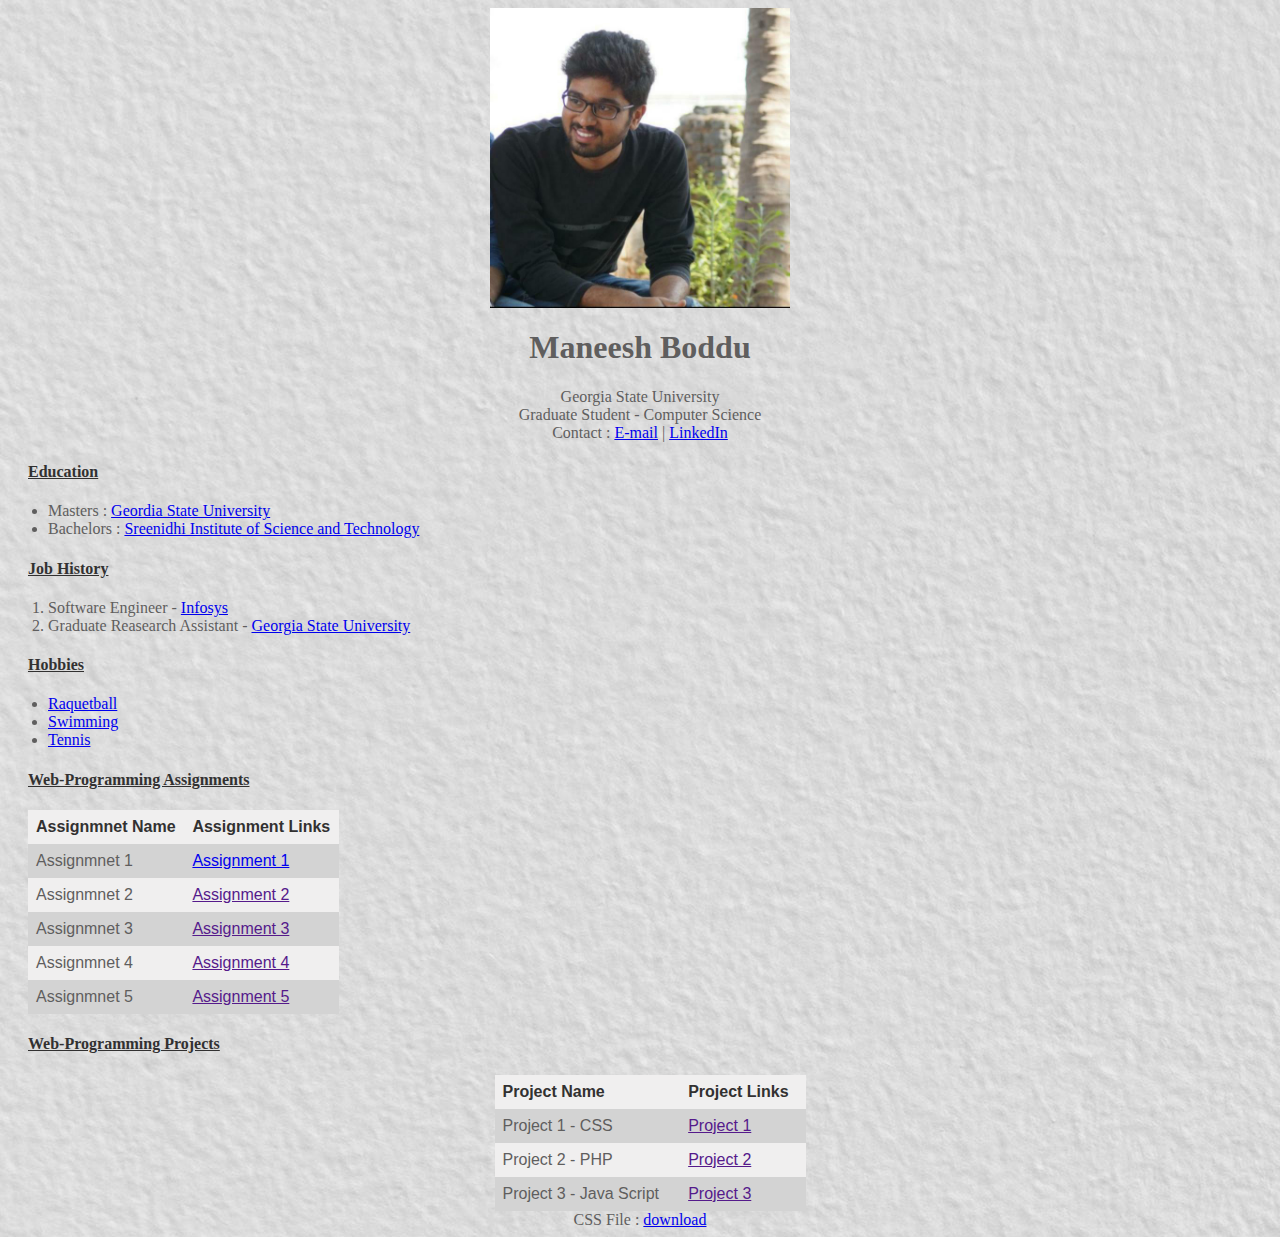
==== index.html @ 84f396af "Initial Update" ====
<!DOCTYPE html>
<html>
<head>
<title>Maneesh Boddu</title>
<link rel="stylesheet" type="text/css" href="style.css">
</head>
<body>

<img src="maneesh.jpeg" alt="Error" width ="300" height="300">
<h1>Maneesh Boddu</h1>

<div id="first">
Georgia State University<br>
Graduate Student - Computer Science<br>
Contact :
<a href="mailto:mboddu1@stundent.gsu.edu">E-mail</a> | 
<a href="https://www.linkedin.com/in/maneeshboddu">LinkedIn</a></div>
<h4><u>Education</u></h4>

<ul>
<li>Masters : 
<a href="http://www.cs.gsu.edu/">Geordia State University</a></li>
<li>Bachelors : 
<a href="https://www.sreenidhi.edu.in/">Sreenidhi Institute of Science and Technology</a></li>
</ul>

<h4><u>Job History</u></h4>

<ol>
<li>Software Engineer - 
<a href="http://www.infosys.com/">Infosys</a></li>
<li>Graduate Reasearch Assistant - 
<a href="https://www.gsu.edu/">Georgia State University</a></li>
</ol>



<h4><u>Hobbies</u></h4>

<ul>
<li><a href="https://en.wikipedia.org/wiki/Racquetball">Raquetball</a></li>
<li><a href="https://en.wikipedia.org/wiki/Swimming">Swimming</a></li>
<li><a href="https://en.wikipedia.org/wiki/Tennis">Tennis</a></li>
</ul>

<h4><u>Web-Programming Assignments</u></h4>
<div id="second">
<table>

  <tr>
    <th>Assignmnet Name</th>
    <th>Assignment Links</th>
  </tr>
  <tr>
    <td>Assignmnet 1</td>
    <td><a href="file:///Users/maneesh/GSU/WebProgramming/Assignment-1/index.html">Assignment 1</a></td>
  </tr>

  <tr>
    <td>Assignmnet 2</td>
    <td><a href="">Assignment 2</a></td>
  </tr>
  
  <tr>
    <td>Assignmnet 3</td>
    <td><a href="">Assignment 3</a></td>
  </tr>

  <tr>
    <td>Assignmnet 4</td>
    <td><a href="">Assignment 4</a></td>
  </tr>

  <tr>
    <td>Assignmnet 5</td>
    <td><a href="">Assignment 5</a></td>
  </tr>
</table>
</div>
<h4><u>Web-Programming Projects</u></h4>
<div id="Third" align="center">
<table>

  <tr>
    <th>Project Name</th>
    <th>Project Links</th>
  </tr>
  <tr>
    <td>Project 1 - CSS</td>
    <td><a href="">Project 1</a></td>
  </tr>

  <tr>
    <td>Project 2 - PHP</td>
    <td><a href="">Project 2</a></td>
  </tr>
  
  <tr>
    <td>Project 3 - Java Script</td>
    <td><a href="">Project 3</a></td>
  </tr>
</table>

</div>

<div id="first">
CSS File : 
<a href="/home/mboddu1/public_html/style.css" download>download</a></div>
</body>
</html>
---- style.css ----
body {
	background-image: url('maneesh.jpg');
	color: #5F5E5E;
}



img{
	
	display: block;
  	margin-left: auto;
 	margin-right: auto;

}

#first{
display: block;
text-align: center;
}

#second{
	padding-left: 20px;
	color: #323131;
}
#Third{
	padding-left: 20px;
	color: #323131;
	

}
}

a:hover {
  color: green;
}

h1 {
  text-align: center;
  

}

h4 {
  padding-left: 20px;
  color: #323131;

}

table {
	padding-left: 20px;
    font-family:sans-serif;
    border-collapse: collapse;
    width: 25%;
}
th{
	text-align: left;
    padding: 8px;
}

td{

    text-align: left;
    padding: 8px;
    color: #5F5E5E;
}
tr:nth-child(even) {
    background-color: #D3D3D3;
}
tr:nth-child(odd) {
	background-color: #F0EFEF;
}
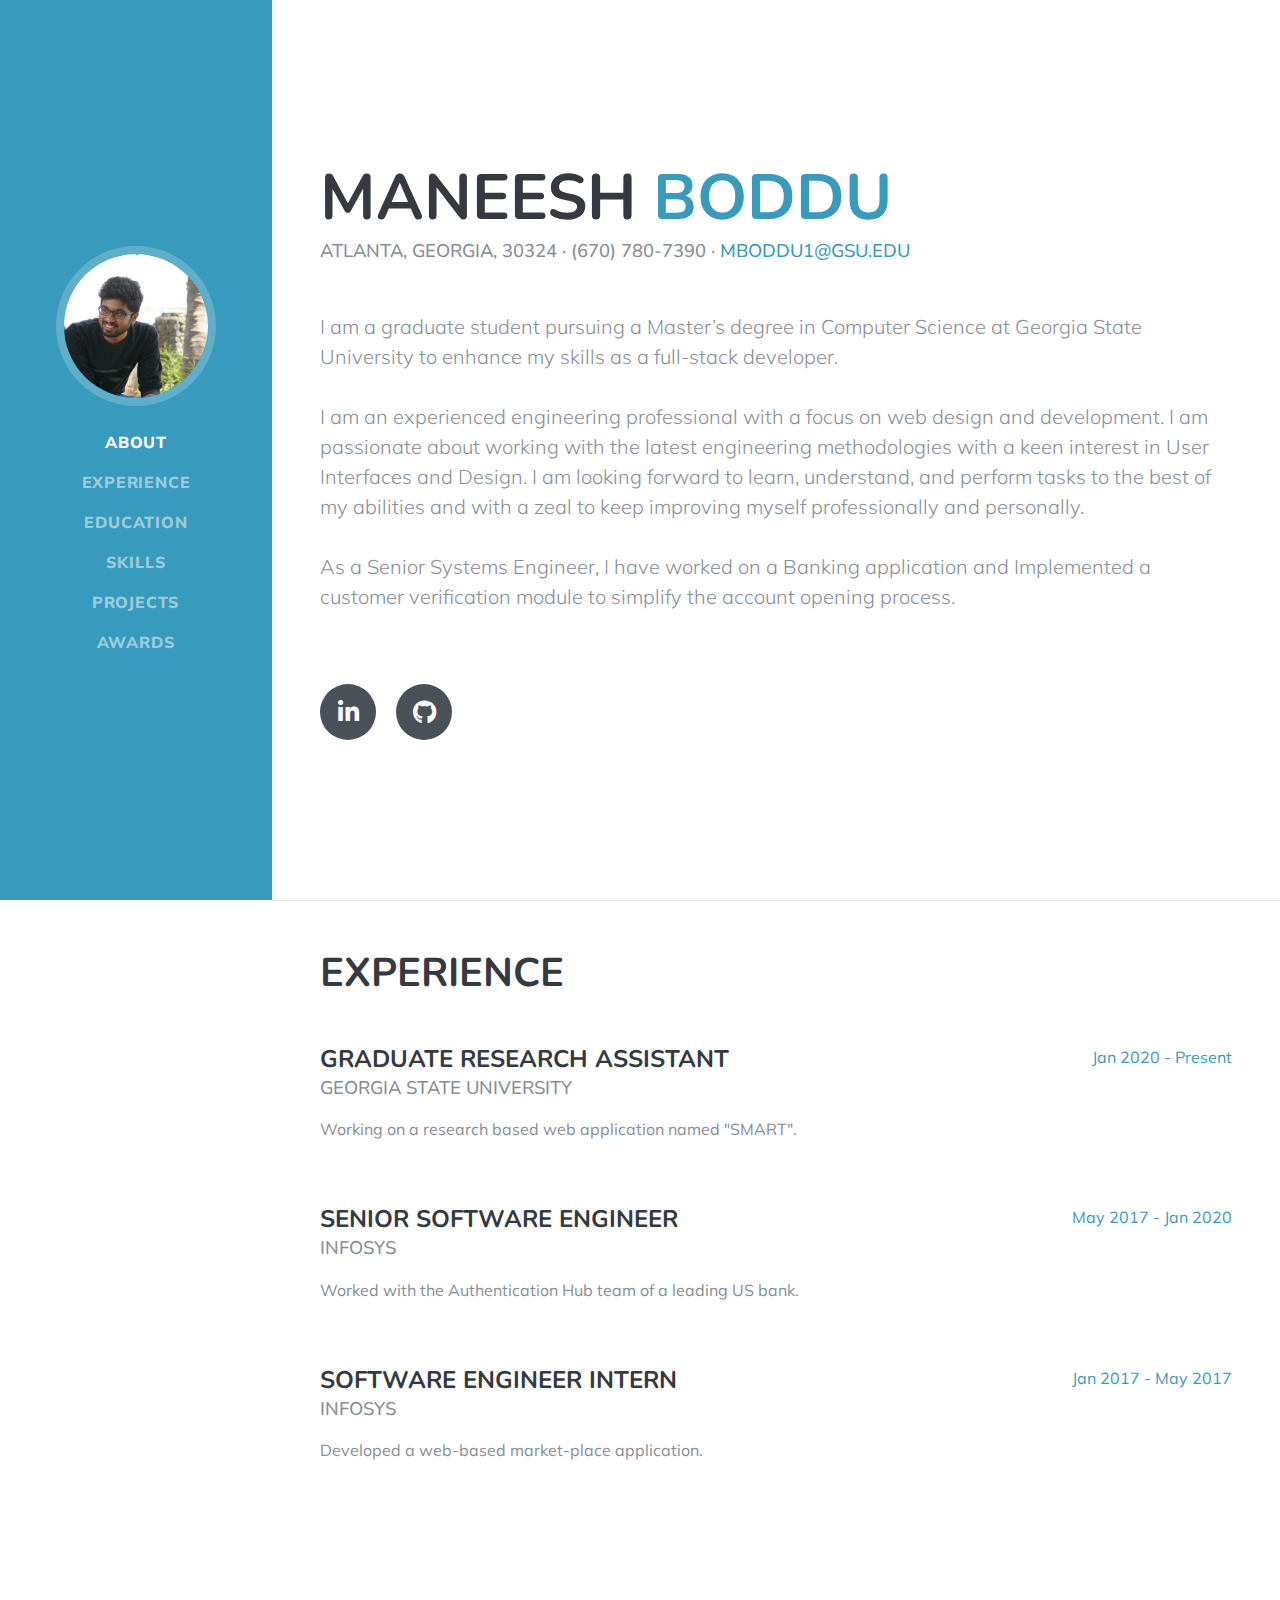
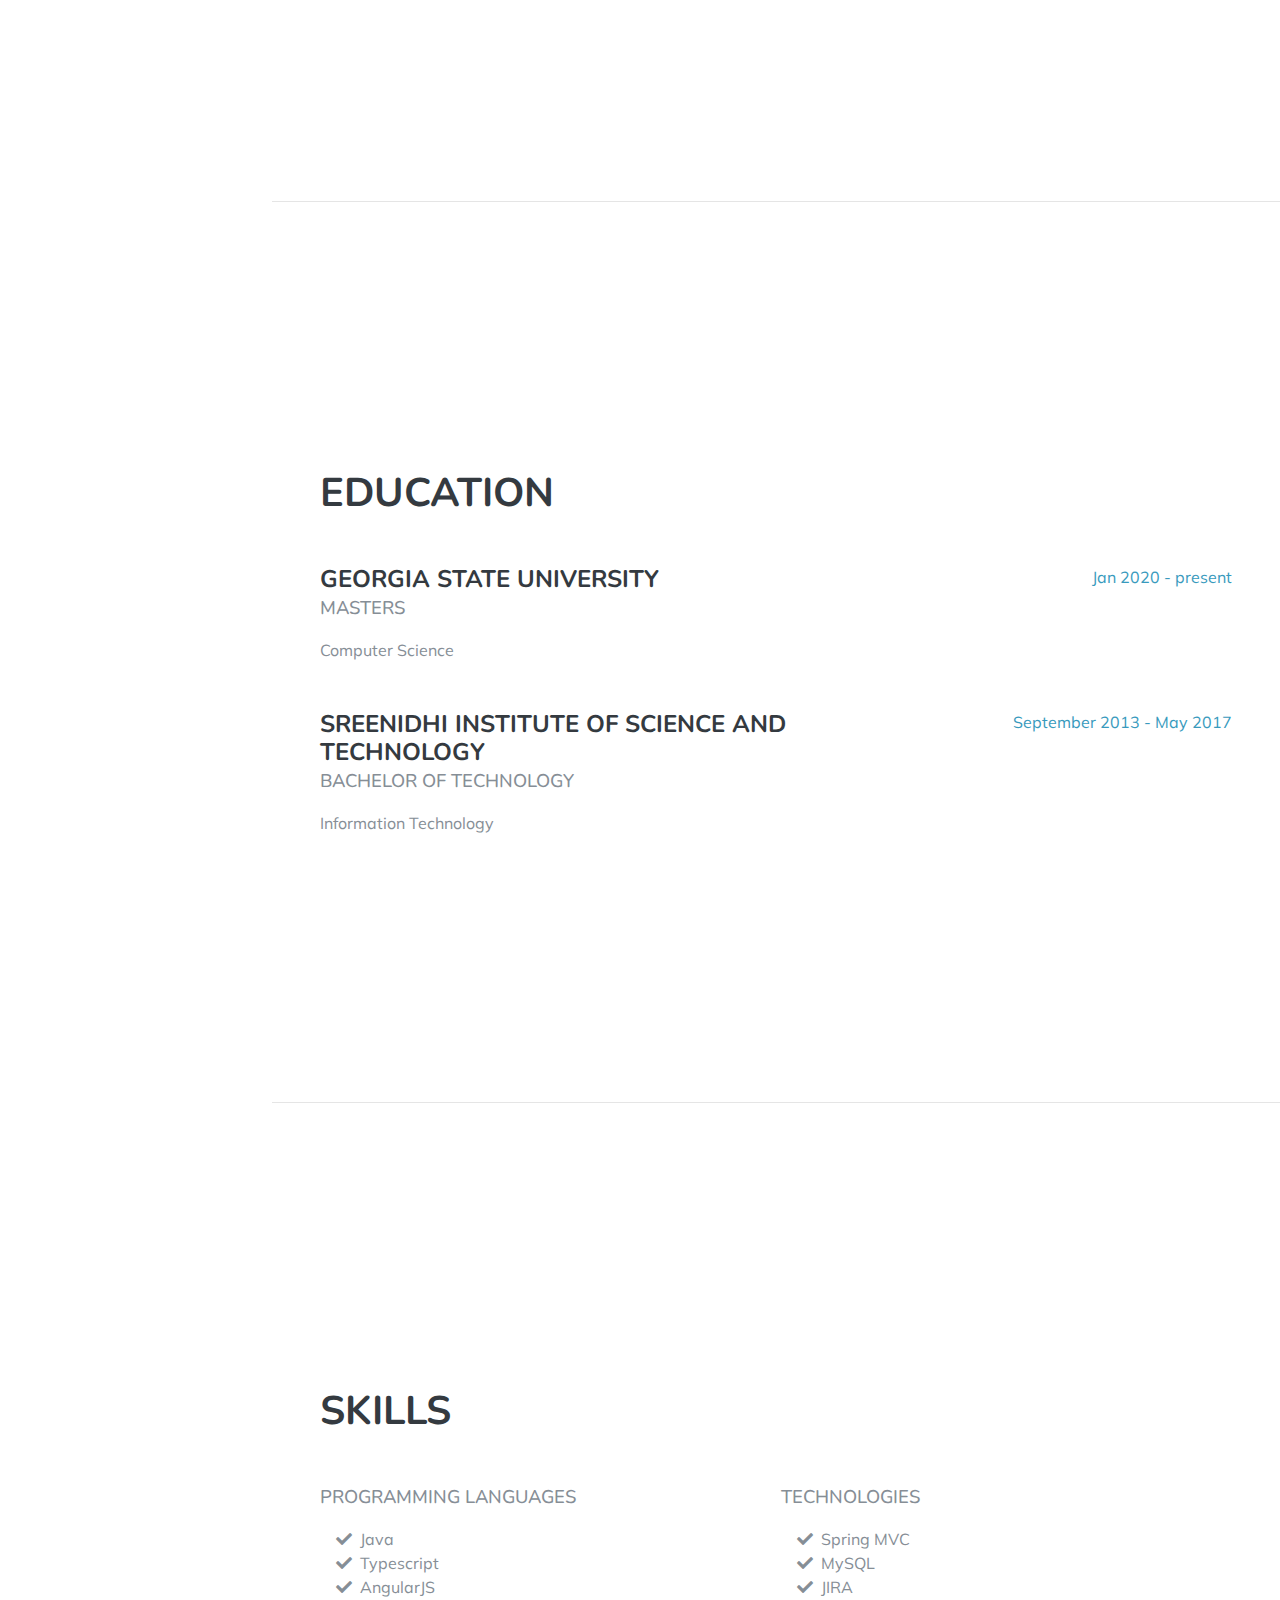
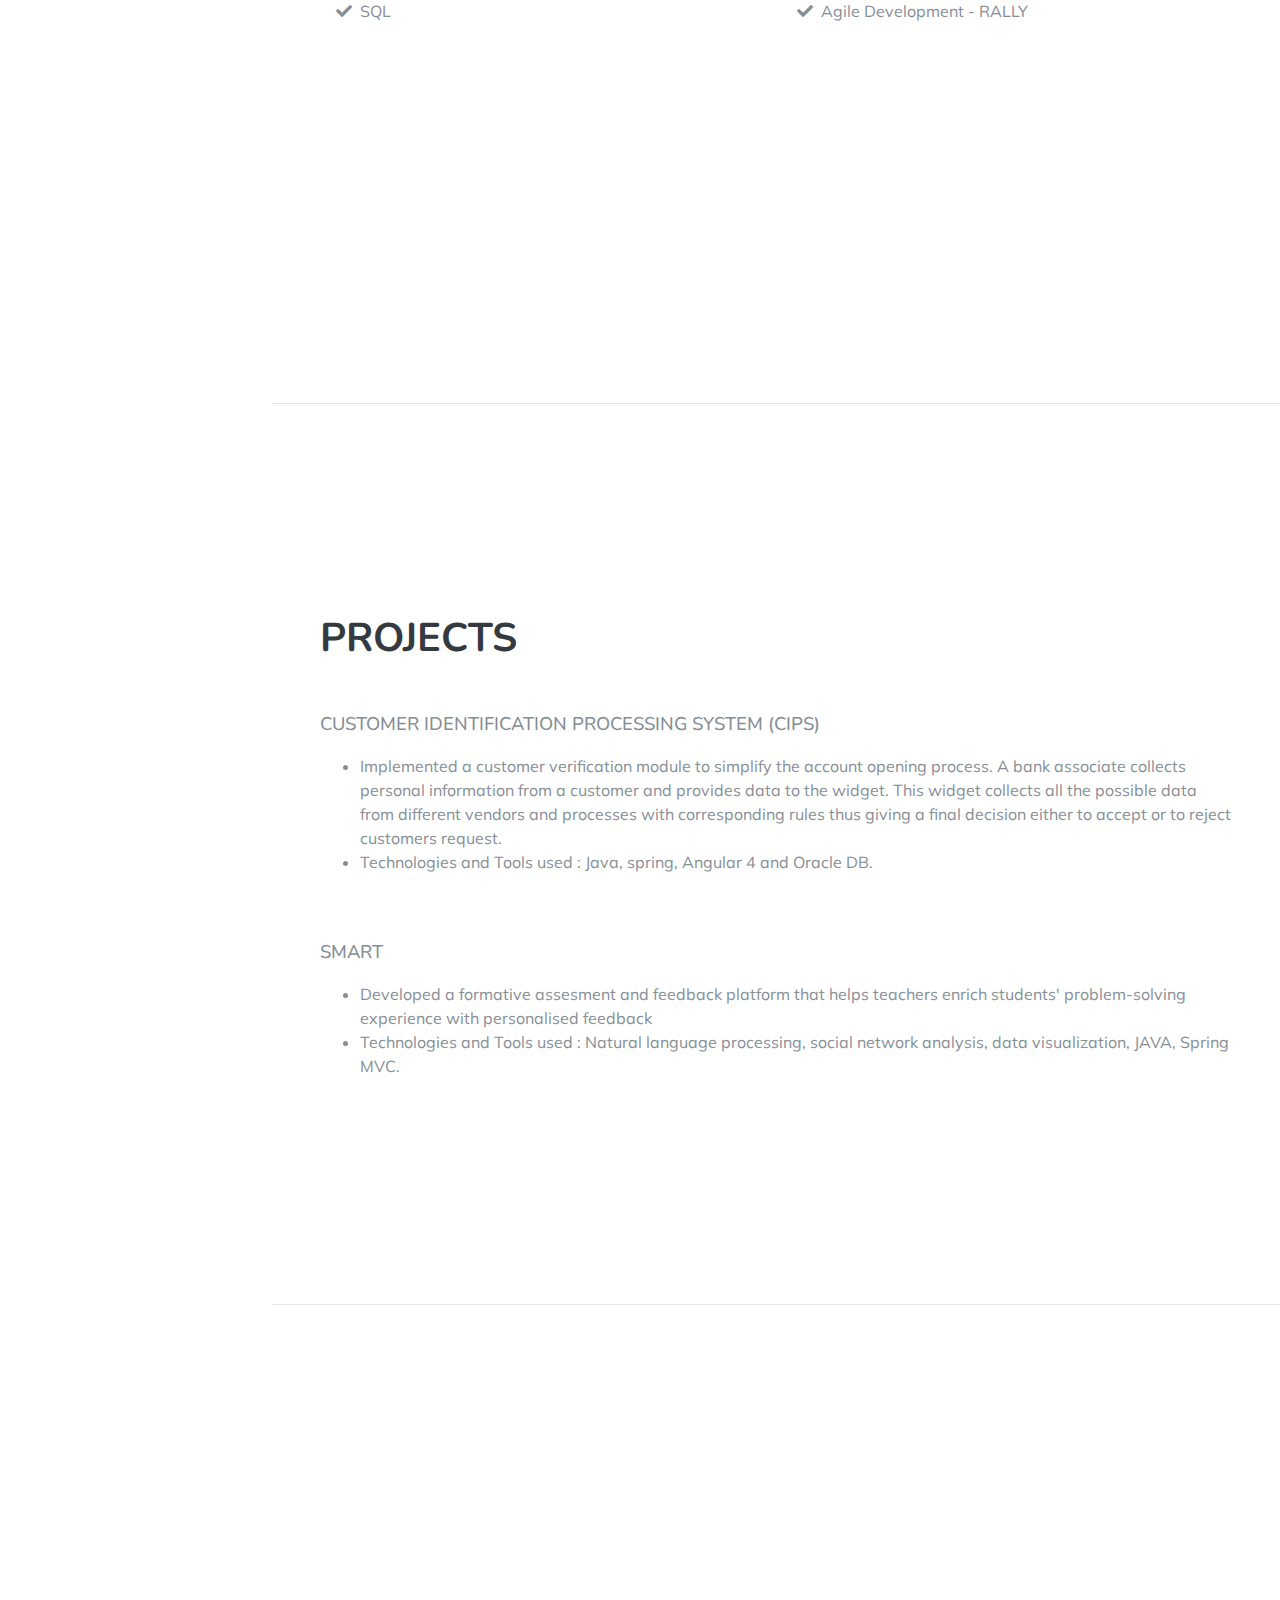
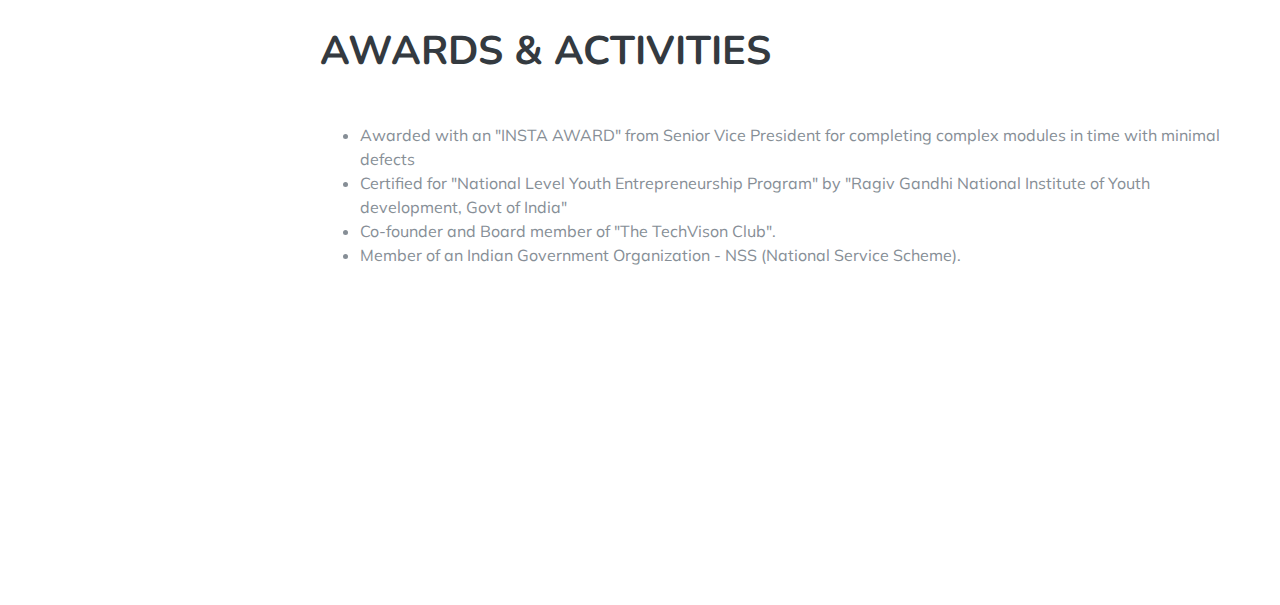
==== commit 88586f40: "Portfolio" ====
--- a/index.html
+++ b/index.html
@@ -1,110 +1,293 @@
-<!DOCTYPE html>
-<html>
-<head>
-<title>Maneesh Boddu</title>
-<link rel="stylesheet" type="text/css" href="style.css">
-</head>
-<body>
-
-<img src="maneesh.jpeg" alt="Error" width ="300" height="300">
-<h1>Maneesh Boddu</h1>
-
-<div id="first">
-Georgia State University<br>
-Graduate Student - Computer Science<br>
-Contact :
-<a href="mailto:mboddu1@stundent.gsu.edu">E-mail</a> | 
-<a href="https://www.linkedin.com/in/maneeshboddu">LinkedIn</a></div>
-<h4><u>Education</u></h4>
-
-<ul>
-<li>Masters : 
-<a href="http://www.cs.gsu.edu/">Geordia State University</a></li>
-<li>Bachelors : 
-<a href="https://www.sreenidhi.edu.in/">Sreenidhi Institute of Science and Technology</a></li>
-</ul>
-
-<h4><u>Job History</u></h4>
-
-<ol>
-<li>Software Engineer - 
-<a href="http://www.infosys.com/">Infosys</a></li>
-<li>Graduate Reasearch Assistant - 
-<a href="https://www.gsu.edu/">Georgia State University</a></li>
-</ol>
-
-
-
-<h4><u>Hobbies</u></h4>
-
-<ul>
-<li><a href="https://en.wikipedia.org/wiki/Racquetball">Raquetball</a></li>
-<li><a href="https://en.wikipedia.org/wiki/Swimming">Swimming</a></li>
-<li><a href="https://en.wikipedia.org/wiki/Tennis">Tennis</a></li>
-</ul>
-
-<h4><u>Web-Programming Assignments</u></h4>
-<div id="second">
-<table>
-
-  <tr>
-    <th>Assignmnet Name</th>
-    <th>Assignment Links</th>
-  </tr>
-  <tr>
-    <td>Assignmnet 1</td>
-    <td><a href="file:///Users/maneesh/GSU/WebProgramming/Assignment-1/index.html">Assignment 1</a></td>
-  </tr>
-
-  <tr>
-    <td>Assignmnet 2</td>
-    <td><a href="">Assignment 2</a></td>
-  </tr>
-  
-  <tr>
-    <td>Assignmnet 3</td>
-    <td><a href="">Assignment 3</a></td>
-  </tr>
-
-  <tr>
-    <td>Assignmnet 4</td>
-    <td><a href="">Assignment 4</a></td>
-  </tr>
-
-  <tr>
-    <td>Assignmnet 5</td>
-    <td><a href="">Assignment 5</a></td>
-  </tr>
-</table>
-</div>
-<h4><u>Web-Programming Projects</u></h4>
-<div id="Third" align="center">
-<table>
-
-  <tr>
-    <th>Project Name</th>
-    <th>Project Links</th>
-  </tr>
-  <tr>
-    <td>Project 1 - CSS</td>
-    <td><a href="">Project 1</a></td>
-  </tr>
-
-  <tr>
-    <td>Project 2 - PHP</td>
-    <td><a href="">Project 2</a></td>
-  </tr>
-  
-  <tr>
-    <td>Project 3 - Java Script</td>
-    <td><a href="">Project 3</a></td>
-  </tr>
-</table>
-
-</div>
-
-<div id="first">
-CSS File : 
-<a href="/home/mboddu1/public_html/style.css" download>download</a></div>
-</body>
-</html>+  <!DOCTYPE html>
+  <html lang="en">
+
+  <head>
+
+    <meta charset="utf-8">
+    <meta name="viewport" content="width=device-width, initial-scale=1, shrink-to-fit=no">
+    <meta name="description" content="">
+    <meta name="author" content="">
+
+    <title>Maneesh Boddu - Portfolio</title>
+
+    <!-- Bootstrap core CSS -->
+    <link href="vendor/bootstrap/css/bootstrap.min.css" rel="stylesheet">
+
+    <link href="https://fonts.googleapis.com/css?family=Saira+Extra+Condensed:500,700" rel="stylesheet">
+    <link href="https://fonts.googleapis.com/css?family=Muli:400,400i,800,800i" rel="stylesheet">
+    <link href="vendor/fontawesome-free/css/all.min.css" rel="stylesheet">
+
+    
+    <link href="css/resume.css" rel="stylesheet">
+
+  </head>
+
+  <body id="page-top">
+
+    <nav class="navbar navbar-expand-lg navbar-dark bg-primary fixed-top" id="sideNav">
+      <a class="navbar-brand js-scroll-trigger" href="#page-top">
+        <span class="d-block d-lg-none">Maneesh Boddu</span>
+        <span class="d-none d-lg-block">
+          <img class="img-fluid img-profile rounded-circle mx-auto mb-2" src="img/profile.jpg" alt="">
+        </span>
+      </a>
+      <button class="navbar-toggler" type="button" data-toggle="collapse" data-target="#navbarSupportedContent" aria-controls="navbarSupportedContent" aria-expanded="false" aria-label="Toggle navigation">
+        <span class="navbar-toggler-icon"></span>
+      </button>
+      <div class="collapse navbar-collapse" id="navbarSupportedContent">
+        <ul class="navbar-nav">
+          <li class="nav-item">
+            <a class="nav-link js-scroll-trigger" href="#about">About</a>
+          </li>
+          <li class="nav-item">
+            <a class="nav-link js-scroll-trigger" href="#experience">Experience</a>
+          </li>
+          <li class="nav-item">
+            <a class="nav-link js-scroll-trigger" href="#education">Education</a>
+          </li>
+          <li class="nav-item">
+            <a class="nav-link js-scroll-trigger" href="#skills">Skills</a>
+          </li>
+          <li class="nav-item">
+            <a class="nav-link js-scroll-trigger" href="#interests">PROJECTS</a>
+          </li>
+          <li class="nav-item">
+            <a class="nav-link js-scroll-trigger" href="#awards">Awards</a>
+          </li>
+        </ul>
+      </div>
+    </nav>
+
+    <div class="container-fluid p-0">
+
+      <section class="resume-section p-3 p-lg-5 d-flex align-items-center" id="about">
+        <div class="w-100">
+          <h1 class="mb-0">Maneesh
+            <span class="text-primary">Boddu</span>
+          </h1>
+          <div class="subheading mb-5">Atlanta, Georgia, 30324 · (670) 780-7390 · 
+            <a href="mailto:name@email.com">mboddu1@gsu.edu</a>
+          </div>
+          <div class="lead mb-5">
+          I am a graduate student pursuing a Master’s degree in Computer Science at Georgia State University to enhance my skills as a full-stack developer.<br><br>
+          I am an experienced engineering professional with a focus on web design and development. I am passionate about working with the latest engineering methodologies with a keen interest in User Interfaces and Design. I am looking forward to learn, understand, and perform tasks to the best of my abilities and with a zeal to keep improving myself professionally and personally.<br><br>
+          As a Senior Systems Engineer, I have worked on a Banking application and Implemented a customer verification module to simplify the account opening process.
+          </div><br>
+          <!-- <p class="lead mb-5">I am a graduate student pursuing a Master’s degree in Computer Science at Georgia State University to enhance my skills as a full-stack developer.</p>
+
+  <p class="lead mb-5"> I am an experienced engineering professional with a focus on web design and development. I am passionate about working with the latest engineering methodologies with a keen interest in User Interfaces and Design. I am looking forward to learn, understand, and perform tasks to the best of my abilities and with a zeal to keep improving myself professionally and personally.</p>
+
+  <p class="lead mb-5"> As a Senior Systems Engineer, I have worked on a Banking application and Implemented a customer verification module to simplify the account opening process. </p> -->
+          <div class="social-icons">
+            <a href="https://www.linkedin.com/in/maneeshboddu/" target="_blank">
+              <i class="fab fa-linkedin-in"></i>
+            </a>
+            <a href="https://github.com/maneeshboddu" target="_blank">
+              <i class="fab fa-github"></i>
+            </a>
+            <!-- <a href="#">
+              <i class="fab fa-twitter"></i>
+            </a>
+            <a href="#">
+              <i class="fab fa-facebook-f"></i> -->
+            </a>
+          </div>
+        </div>
+      </section>
+
+      <hr class="m-0">
+
+      <section class="resume-section p-3 p-lg-5 d-flex justify-content-center" id="experience">
+        <div class="w-100">
+          <h2 class="mb-5">Experience</h2>
+
+          <div class="resume-item d-flex flex-column flex-md-row justify-content-between mb-5">
+            <div class="resume-content">
+              <h3 class="mb-0">Graduate Research Assistant</h3>
+              <div class="subheading mb-3">Georgia State University</div>
+              <p>Working on a research based web application named "SMART".</p>
+            </div>
+            <div class="resume-date text-md-right">
+              <span class="text-primary">Jan 2020 - Present</span>
+            </div>
+          </div>
+
+
+          <div class="resume-item d-flex flex-column flex-md-row justify-content-between mb-5">
+            <div class="resume-content">
+              <h3 class="mb-0">Senior Software Engineer</h3>
+              <div class="subheading mb-3">Infosys</div>
+              <p>Worked with the Authentication Hub team of a leading US bank.</p>
+            </div>
+            <div class="resume-date text-md-right">
+              <span class="text-primary">May 2017 - Jan 2020</span>
+            </div>
+          </div>
+
+          <div class="resume-item d-flex flex-column flex-md-row justify-content-between">
+            <div class="resume-content">
+              <h3 class="mb-0">Software Engineer Intern</h3>
+              <div class="subheading mb-3">Infosys</div>
+              <p>Developed a web-based market-place application.</p>
+            </div>
+            <div class="resume-date text-md-right">
+              <span class="text-primary">Jan 2017 -  May 2017</span>
+            </div>
+          </div>
+        </div>
+      </section>
+
+      <hr class="m-0">
+
+      <section class="resume-section p-3 p-lg-5 d-flex align-items-center" id="education">
+        <div class="w-100">
+          <h2 class="mb-5">Education</h2>
+
+          <div class="resume-item d-flex flex-column flex-md-row justify-content-between mb-5">
+            <div class="resume-content">
+              <h3 class="mb-0">Georgia State university</h3>
+              <div class="subheading mb-3">Masters</div>
+              <div>Computer Science </div>
+             <!--  <p>GPA: 3.23</p> -->
+            </div>
+            <div class="resume-date text-md-right">
+              <span class="text-primary">Jan 2020 - present</span>
+            </div>
+          </div>
+
+          <div class="resume-item d-flex flex-column flex-md-row justify-content-between">
+            <div class="resume-content">
+              <h3 class="mb-0">Sreenidhi institute of science and technology</h3>
+              <div class="subheading mb-3">Bachelor of Technology</div>
+              <div>Information Technology</div>
+              <!-- <p>GPA: 3.56</p> -->
+            </div>
+            <div class="resume-date text-md-right">
+              <span class="text-primary">September 2013 - May 2017</span>
+            </div>
+          </div>
+
+        </div>
+      </section>
+
+      <hr class="m-0">
+
+      <section class="resume-section p-3 p-lg-5 d-flex align-items-center" id="skills">
+        <div class="w-100">    
+          <h2 class="mb-5">Skills</h2>
+
+          <div class="resume-item d-flex flex-column flex-md-row justify-content-between mb-5">
+          <div class="resume-content">
+          <div class="subheading mb-3">Programming languages</div>
+          <ul class="fa-ul mb-0">
+            <li>
+              <i class="fa-li fa fa-check"></i>
+              Java</li>
+            <li>
+              <i class="fa-li fa fa-check"></i>
+              Typescript</li>
+            <li>
+              <i class="fa-li fa fa-check"></i>
+              AngularJS</li>
+            <li>
+              <i class="fa-li fa fa-check"></i>
+              SQL</li>
+          </ul>
+        </div>
+
+
+          
+      <div class="resume-item d-flex flex-column flex-md-row justify-content-between mb-5">
+        <div class="resume-content">
+          <div class="subheading mb-3">Technologies</div>
+          <ul class="fa-ul mb-0">
+            <li>
+              <i class="fa-li fa fa-check"></i>
+              Spring MVC</li>
+            <li>
+              <i class="fa-li fa fa-check"></i>
+              MySQL</li>
+            <li>
+              <i class="fa-li fa fa-check"></i>
+              JIRA</li>
+            <li>
+              <i class="fa-li fa fa-check"></i>
+              Agile Development - RALLY</li>
+          </ul>
+        </div>
+      </div>
+
+      <div class="resume-item d-flex flex-column flex-md-row justify-content-between mb-5">
+        <!-- <div class="resume-content">
+          <div class="subheading mb-3">Workflow</div>
+          <ul class="fa-ul mb-0">
+            <li>
+              <i class="fa-li fa fa-check"></i>
+              Mobile-First, Responsive Design</li>
+            <li>
+              <i class="fa-li fa fa-check"></i>
+              Cross Browser Testing &amp; Debugging</li>
+            <li>
+              <i class="fa-li fa fa-check"></i>
+              Cross Functional Teams</li>
+            <li>
+              <i class="fa-li fa fa-check"></i>
+              Agile Development &amp; Scrum</li>
+          </ul>
+        </div> -->
+      </div>
+    </div>
+      </section>
+
+      <hr class="m-0">
+
+      <section class="resume-section p-3 p-lg-5 d-flex align-items-center" id="interests">
+        <div class="w-100">
+          <h2 class="mb-5">Projects</h2>
+
+         
+            <div class="resume-content">
+              <div class="subheading mb-3">Customer Identification Processing System (CIPS) </div>
+              <div><ul><li>Implemented a customer verification module to simplify the account opening process. A bank associate collects personal information from a customer and provides data to the widget. This widget collects all the possible data from different vendors and processes with corresponding rules thus giving a final decision either to accept or to reject customers request.</li>
+              <li> Technologies and Tools used : Java, spring, Angular 4 and Oracle DB. </li></ul></div> 
+            </div>
+            <br><br>
+            <div class="resume-content">
+              <div class="subheading mb-3">SMART</div>
+              <div><ul><li>Developed a formative assesment and feedback platform that helps teachers enrich students' problem-solving experience with personalised feedback</li>
+              <li> Technologies and Tools used : Natural language processing, social network analysis, data visualization, JAVA, Spring MVC. </li></ul></div> 
+            </div>  
+
+
+        </div>
+      </section>
+
+      <hr class="m-0">
+
+      <section class="resume-section p-3 p-lg-5 d-flex align-items-center" id="awards">
+        <div class="w-100">
+          <h2 class="mb-5">Awards &amp; Activities</h2>
+          <ul>
+            <li>Awarded with an "INSTA AWARD" from Senior Vice President for completing complex modules in time with minimal defects</li>
+            <li>Certified for "National Level Youth Entrepreneurship Program" by "Ragiv Gandhi National Institute of Youth development, Govt of India"</li>
+            <li>Co-founder and Board member of "The TechVison Club".</li>
+            <li>Member of an Indian Government Organization - NSS (National Service Scheme).</li>
+          </ul>
+        </div>
+      </section>
+
+    </div>
+
+    <!-- Bootstrap core JavaScript -->
+    <script src="vendor/jquery/jquery.min.js"></script>
+    <script src="vendor/bootstrap/js/bootstrap.bundle.min.js"></script>
+
+    <!-- Plugin JavaScript -->
+    <script src="vendor/jquery-easing/jquery.easing.min.js"></script>
+
+    <!-- Custom scripts for this template -->
+    <script src="js/resume.min.js"></script>
+
+  </body>
+
+  </html>
--- a/vendor/fontawesome-free/css/all.min.css
+++ b/vendor/fontawesome-free/css/all.min.css
@@ -0,0 +1,5 @@
+/*!
+ * Font Awesome Free 5.10.2 by @fontawesome - https://fontawesome.com
+ * License - https://fontawesome.com/license/free (Icons: CC BY 4.0, Fonts: SIL OFL 1.1, Code: MIT License)
+ */
+.fa,.fab,.fad,.fal,.far,.fas{-moz-osx-font-smoothing:grayscale;-webkit-font-smoothing:antialiased;display:inline-block;font-style:normal;font-variant:normal;text-rendering:auto;line-height:1}.fa-lg{font-size:1.33333em;line-height:.75em;vertical-align:-.0667em}.fa-xs{font-size:.75em}.fa-sm{font-size:.875em}.fa-1x{font-size:1em}.fa-2x{font-size:2em}.fa-3x{font-size:3em}.fa-4x{font-size:4em}.fa-5x{font-size:5em}.fa-6x{font-size:6em}.fa-7x{font-size:7em}.fa-8x{font-size:8em}.fa-9x{font-size:9em}.fa-10x{font-size:10em}.fa-fw{text-align:center;width:1.25em}.fa-ul{list-style-type:none;margin-left:2.5em;padding-left:0}.fa-ul>li{position:relative}.fa-li{left:-2em;position:absolute;text-align:center;width:2em;line-height:inherit}.fa-border{border:.08em solid #eee;border-radius:.1em;padding:.2em .25em .15em}.fa-pull-left{float:left}.fa-pull-right{float:right}.fa.fa-pull-left,.fab.fa-pull-left,.fal.fa-pull-left,.far.fa-pull-left,.fas.fa-pull-left{margin-right:.3em}.fa.fa-pull-right,.fab.fa-pull-right,.fal.fa-pull-right,.far.fa-pull-right,.fas.fa-pull-right{margin-left:.3em}.fa-spin{-webkit-animation:fa-spin 2s linear infinite;animation:fa-spin 2s linear infinite}.fa-pulse{-webkit-animation:fa-spin 1s steps(8) infinite;animation:fa-spin 1s steps(8) infinite}@-webkit-keyframes fa-spin{0%{-webkit-transform:rotate(0deg);transform:rotate(0deg)}to{-webkit-transform:rotate(1turn);transform:rotate(1turn)}}@keyframes fa-spin{0%{-webkit-transform:rotate(0deg);transform:rotate(0deg)}to{-webkit-transform:rotate(1turn);transform:rotate(1turn)}}.fa-rotate-90{-ms-filter:"progid:DXImageTransform.Microsoft.BasicImage(rotation=1)";-webkit-transform:rotate(90deg);transform:rotate(90deg)}.fa-rotate-180{-ms-filter:"progid:DXImageTransform.Microsoft.BasicImage(rotation=2)";-webkit-transform:rotate(180deg);transform:rotate(180deg)}.fa-rotate-270{-ms-filter:"progid:DXImageTransform.Microsoft.BasicImage(rotation=3)";-webkit-transform:rotate(270deg);transform:rotate(270deg)}.fa-flip-horizontal{-ms-filter:"progid:DXImageTransform.Microsoft.BasicImage(rotation=0, mirror=1)";-webkit-transform:scaleX(-1);transform:scaleX(-1)}.fa-flip-vertical{-webkit-transform:scaleY(-1);transform:scaleY(-1)}.fa-flip-both,.fa-flip-horizontal.fa-flip-vertical,.fa-flip-vertical{-ms-filter:"progid:DXImageTransform.Microsoft.BasicImage(rotation=2, mirror=1)"}.fa-flip-both,.fa-flip-horizontal.fa-flip-vertical{-webkit-transform:scale(-1);transform:scale(-1)}:root .fa-flip-both,:root .fa-flip-horizontal,:root .fa-flip-vertical,:root .fa-rotate-90,:root .fa-rotate-180,:root .fa-rotate-270{-webkit-filter:none;filter:none}.fa-stack{display:inline-block;height:2em;line-height:2em;position:relative;vertical-align:middle;width:2.5em}.fa-stack-1x,.fa-stack-2x{left:0;position:absolute;text-align:center;width:100%}.fa-stack-1x{line-height:inherit}.fa-stack-2x{font-size:2em}.fa-inverse{color:#fff}.fa-500px:before{content:"\f26e"}.fa-accessible-icon:before{content:"\f368"}.fa-accusoft:before{content:"\f369"}.fa-acquisitions-incorporated:before{content:"\f6af"}.fa-ad:before{content:"\f641"}.fa-address-book:before{content:"\f2b9"}.fa-address-card:before{content:"\f2bb"}.fa-adjust:before{content:"\f042"}.fa-adn:before{content:"\f170"}.fa-adobe:before{content:"\f778"}.fa-adversal:before{content:"\f36a"}.fa-affiliatetheme:before{content:"\f36b"}.fa-air-freshener:before{content:"\f5d0"}.fa-airbnb:before{content:"\f834"}.fa-algolia:before{content:"\f36c"}.fa-align-center:before{content:"\f037"}.fa-align-justify:before{content:"\f039"}.fa-align-left:before{content:"\f036"}.fa-align-right:before{content:"\f038"}.fa-alipay:before{content:"\f642"}.fa-allergies:before{content:"\f461"}.fa-amazon:before{content:"\f270"}.fa-amazon-pay:before{content:"\f42c"}.fa-ambulance:before{content:"\f0f9"}.fa-american-sign-language-interpreting:before{content:"\f2a3"}.fa-amilia:before{content:"\f36d"}.fa-anchor:before{content:"\f13d"}.fa-android:before{content:"\f17b"}.fa-angellist:before{content:"\f209"}.fa-angle-double-down:before{content:"\f103"}.fa-angle-double-left:before{content:"\f100"}.fa-angle-double-right:before{content:"\f101"}.fa-angle-double-up:before{content:"\f102"}.fa-angle-down:before{content:"\f107"}.fa-angle-left:before{content:"\f104"}.fa-angle-right:before{content:"\f105"}.fa-angle-up:before{content:"\f106"}.fa-angry:before{content:"\f556"}.fa-angrycreative:before{content:"\f36e"}.fa-angular:before{content:"\f420"}.fa-ankh:before{content:"\f644"}.fa-app-store:before{content:"\f36f"}.fa-app-store-ios:before{content:"\f370"}.fa-apper:before{content:"\f371"}.fa-apple:before{content:"\f179"}.fa-apple-alt:before{content:"\f5d1"}.fa-apple-pay:before{content:"\f415"}.fa-archive:before{content:"\f187"}.fa-archway:before{content:"\f557"}.fa-arrow-alt-circle-down:before{content:"\f358"}.fa-arrow-alt-circle-left:before{content:"\f359"}.fa-arrow-alt-circle-right:before{content:"\f35a"}.fa-arrow-alt-circle-up:before{content:"\f35b"}.fa-arrow-circle-down:before{content:"\f0ab"}.fa-arrow-circle-left:before{content:"\f0a8"}.fa-arrow-circle-right:before{content:"\f0a9"}.fa-arrow-circle-up:before{content:"\f0aa"}.fa-arrow-down:before{content:"\f063"}.fa-arrow-left:before{content:"\f060"}.fa-arrow-right:before{content:"\f061"}.fa-arrow-up:before{content:"\f062"}.fa-arrows-alt:before{content:"\f0b2"}.fa-arrows-alt-h:before{content:"\f337"}.fa-arrows-alt-v:before{content:"\f338"}.fa-artstation:before{content:"\f77a"}.fa-assistive-listening-systems:before{content:"\f2a2"}.fa-asterisk:before{content:"\f069"}.fa-asymmetrik:before{content:"\f372"}.fa-at:before{content:"\f1fa"}.fa-atlas:before{content:"\f558"}.fa-atlassian:before{content:"\f77b"}.fa-atom:before{content:"\f5d2"}.fa-audible:before{content:"\f373"}.fa-audio-description:before{content:"\f29e"}.fa-autoprefixer:before{content:"\f41c"}.fa-avianex:before{content:"\f374"}.fa-aviato:before{content:"\f421"}.fa-award:before{content:"\f559"}.fa-aws:before{content:"\f375"}.fa-baby:before{content:"\f77c"}.fa-baby-carriage:before{content:"\f77d"}.fa-backspace:before{content:"\f55a"}.fa-backward:before{content:"\f04a"}.fa-bacon:before{content:"\f7e5"}.fa-balance-scale:before{content:"\f24e"}.fa-balance-scale-left:before{content:"\f515"}.fa-balance-scale-right:before{content:"\f516"}.fa-ban:before{content:"\f05e"}.fa-band-aid:before{content:"\f462"}.fa-bandcamp:before{content:"\f2d5"}.fa-barcode:before{content:"\f02a"}.fa-bars:before{content:"\f0c9"}.fa-baseball-ball:before{content:"\f433"}.fa-basketball-ball:before{content:"\f434"}.fa-bath:before{content:"\f2cd"}.fa-battery-empty:before{content:"\f244"}.fa-battery-full:before{content:"\f240"}.fa-battery-half:before{content:"\f242"}.fa-battery-quarter:before{content:"\f243"}.fa-battery-three-quarters:before{content:"\f241"}.fa-battle-net:before{content:"\f835"}.fa-bed:before{content:"\f236"}.fa-beer:before{content:"\f0fc"}.fa-behance:before{content:"\f1b4"}.fa-behance-square:before{content:"\f1b5"}.fa-bell:before{content:"\f0f3"}.fa-bell-slash:before{content:"\f1f6"}.fa-bezier-curve:before{content:"\f55b"}.fa-bible:before{content:"\f647"}.fa-bicycle:before{content:"\f206"}.fa-biking:before{content:"\f84a"}.fa-bimobject:before{content:"\f378"}.fa-binoculars:before{content:"\f1e5"}.fa-biohazard:before{content:"\f780"}.fa-birthday-cake:before{content:"\f1fd"}.fa-bitbucket:before{content:"\f171"}.fa-bitcoin:before{content:"\f379"}.fa-bity:before{content:"\f37a"}.fa-black-tie:before{content:"\f27e"}.fa-blackberry:before{content:"\f37b"}.fa-blender:before{content:"\f517"}.fa-blender-phone:before{content:"\f6b6"}.fa-blind:before{content:"\f29d"}.fa-blog:before{content:"\f781"}.fa-blogger:before{content:"\f37c"}.fa-blogger-b:before{content:"\f37d"}.fa-bluetooth:before{content:"\f293"}.fa-bluetooth-b:before{content:"\f294"}.fa-bold:before{content:"\f032"}.fa-bolt:before{content:"\f0e7"}.fa-bomb:before{content:"\f1e2"}.fa-bone:before{content:"\f5d7"}.fa-bong:before{content:"\f55c"}.fa-book:before{content:"\f02d"}.fa-book-dead:before{content:"\f6b7"}.fa-book-medical:before{content:"\f7e6"}.fa-book-open:before{content:"\f518"}.fa-book-reader:before{content:"\f5da"}.fa-bookmark:before{content:"\f02e"}.fa-bootstrap:before{content:"\f836"}.fa-border-all:before{content:"\f84c"}.fa-border-none:before{content:"\f850"}.fa-border-style:before{content:"\f853"}.fa-bowling-ball:before{content:"\f436"}.fa-box:before{content:"\f466"}.fa-box-open:before{content:"\f49e"}.fa-boxes:before{content:"\f468"}.fa-braille:before{content:"\f2a1"}.fa-brain:before{content:"\f5dc"}.fa-bread-slice:before{content:"\f7ec"}.fa-briefcase:before{content:"\f0b1"}.fa-briefcase-medical:before{content:"\f469"}.fa-broadcast-tower:before{content:"\f519"}.fa-broom:before{content:"\f51a"}.fa-brush:before{content:"\f55d"}.fa-btc:before{content:"\f15a"}.fa-buffer:before{content:"\f837"}.fa-bug:before{content:"\f188"}.fa-building:before{content:"\f1ad"}.fa-bullhorn:before{content:"\f0a1"}.fa-bullseye:before{content:"\f140"}.fa-burn:before{content:"\f46a"}.fa-buromobelexperte:before{content:"\f37f"}.fa-bus:before{content:"\f207"}.fa-bus-alt:before{content:"\f55e"}.fa-business-time:before{content:"\f64a"}.fa-buysellads:before{content:"\f20d"}.fa-calculator:before{content:"\f1ec"}.fa-calendar:before{content:"\f133"}.fa-calendar-alt:before{content:"\f073"}.fa-calendar-check:before{content:"\f274"}.fa-calendar-day:before{content:"\f783"}.fa-calendar-minus:before{content:"\f272"}.fa-calendar-plus:before{content:"\f271"}.fa-calendar-times:before{content:"\f273"}.fa-calendar-week:before{content:"\f784"}.fa-camera:before{content:"\f030"}.fa-camera-retro:before{content:"\f083"}.fa-campground:before{content:"\f6bb"}.fa-canadian-maple-leaf:before{content:"\f785"}.fa-candy-cane:before{content:"\f786"}.fa-cannabis:before{content:"\f55f"}.fa-capsules:before{content:"\f46b"}.fa-car:before{content:"\f1b9"}.fa-car-alt:before{content:"\f5de"}.fa-car-battery:before{content:"\f5df"}.fa-car-crash:before{content:"\f5e1"}.fa-car-side:before{content:"\f5e4"}.fa-caret-down:before{content:"\f0d7"}.fa-caret-left:before{content:"\f0d9"}.fa-caret-right:before{content:"\f0da"}.fa-caret-square-down:before{content:"\f150"}.fa-caret-square-left:before{content:"\f191"}.fa-caret-square-right:before{content:"\f152"}.fa-caret-square-up:before{content:"\f151"}.fa-caret-up:before{content:"\f0d8"}.fa-carrot:before{content:"\f787"}.fa-cart-arrow-down:before{content:"\f218"}.fa-cart-plus:before{content:"\f217"}.fa-cash-register:before{content:"\f788"}.fa-cat:before{content:"\f6be"}.fa-cc-amazon-pay:before{content:"\f42d"}.fa-cc-amex:before{content:"\f1f3"}.fa-cc-apple-pay:before{content:"\f416"}.fa-cc-diners-club:before{content:"\f24c"}.fa-cc-discover:before{content:"\f1f2"}.fa-cc-jcb:before{content:"\f24b"}.fa-cc-mastercard:before{content:"\f1f1"}.fa-cc-paypal:before{content:"\f1f4"}.fa-cc-stripe:before{content:"\f1f5"}.fa-cc-visa:before{content:"\f1f0"}.fa-centercode:before{content:"\f380"}.fa-centos:before{content:"\f789"}.fa-certificate:before{content:"\f0a3"}.fa-chair:before{content:"\f6c0"}.fa-chalkboard:before{content:"\f51b"}.fa-chalkboard-teacher:before{content:"\f51c"}.fa-charging-station:before{content:"\f5e7"}.fa-chart-area:before{content:"\f1fe"}.fa-chart-bar:before{content:"\f080"}.fa-chart-line:before{content:"\f201"}.fa-chart-pie:before{content:"\f200"}.fa-check:before{content:"\f00c"}.fa-check-circle:before{content:"\f058"}.fa-check-double:before{content:"\f560"}.fa-check-square:before{content:"\f14a"}.fa-cheese:before{content:"\f7ef"}.fa-chess:before{content:"\f439"}.fa-chess-bishop:before{content:"\f43a"}.fa-chess-board:before{content:"\f43c"}.fa-chess-king:before{content:"\f43f"}.fa-chess-knight:before{content:"\f441"}.fa-chess-pawn:before{content:"\f443"}.fa-chess-queen:before{content:"\f445"}.fa-chess-rook:before{content:"\f447"}.fa-chevron-circle-down:before{content:"\f13a"}.fa-chevron-circle-left:before{content:"\f137"}.fa-chevron-circle-right:before{content:"\f138"}.fa-chevron-circle-up:before{content:"\f139"}.fa-chevron-down:before{content:"\f078"}.fa-chevron-left:before{content:"\f053"}.fa-chevron-right:before{content:"\f054"}.fa-chevron-up:before{content:"\f077"}.fa-child:before{content:"\f1ae"}.fa-chrome:before{content:"\f268"}.fa-chromecast:before{content:"\f838"}.fa-church:before{content:"\f51d"}.fa-circle:before{content:"\f111"}.fa-circle-notch:before{content:"\f1ce"}.fa-city:before{content:"\f64f"}.fa-clinic-medical:before{content:"\f7f2"}.fa-clipboard:before{content:"\f328"}.fa-clipboard-check:before{content:"\f46c"}.fa-clipboard-list:before{content:"\f46d"}.fa-clock:before{content:"\f017"}.fa-clone:before{content:"\f24d"}.fa-closed-captioning:before{content:"\f20a"}.fa-cloud:before{content:"\f0c2"}.fa-cloud-download-alt:before{content:"\f381"}.fa-cloud-meatball:before{content:"\f73b"}.fa-cloud-moon:before{content:"\f6c3"}.fa-cloud-moon-rain:before{content:"\f73c"}.fa-cloud-rain:before{content:"\f73d"}.fa-cloud-showers-heavy:before{content:"\f740"}.fa-cloud-sun:before{content:"\f6c4"}.fa-cloud-sun-rain:before{content:"\f743"}.fa-cloud-upload-alt:before{content:"\f382"}.fa-cloudscale:before{content:"\f383"}.fa-cloudsmith:before{content:"\f384"}.fa-cloudversify:before{content:"\f385"}.fa-cocktail:before{content:"\f561"}.fa-code:before{content:"\f121"}.fa-code-branch:before{content:"\f126"}.fa-codepen:before{content:"\f1cb"}.fa-codiepie:before{content:"\f284"}.fa-coffee:before{content:"\f0f4"}.fa-cog:before{content:"\f013"}.fa-cogs:before{content:"\f085"}.fa-coins:before{content:"\f51e"}.fa-columns:before{content:"\f0db"}.fa-comment:before{content:"\f075"}.fa-comment-alt:before{content:"\f27a"}.fa-comment-dollar:before{content:"\f651"}.fa-comment-dots:before{content:"\f4ad"}.fa-comment-medical:before{content:"\f7f5"}.fa-comment-slash:before{content:"\f4b3"}.fa-comments:before{content:"\f086"}.fa-comments-dollar:before{content:"\f653"}.fa-compact-disc:before{content:"\f51f"}.fa-compass:before{content:"\f14e"}.fa-compress:before{content:"\f066"}.fa-compress-arrows-alt:before{content:"\f78c"}.fa-concierge-bell:before{content:"\f562"}.fa-confluence:before{content:"\f78d"}.fa-connectdevelop:before{content:"\f20e"}.fa-contao:before{content:"\f26d"}.fa-cookie:before{content:"\f563"}.fa-cookie-bite:before{content:"\f564"}.fa-copy:before{content:"\f0c5"}.fa-copyright:before{content:"\f1f9"}.fa-cotton-bureau:before{content:"\f89e"}.fa-couch:before{content:"\f4b8"}.fa-cpanel:before{content:"\f388"}.fa-creative-commons:before{content:"\f25e"}.fa-creative-commons-by:before{content:"\f4e7"}.fa-creative-commons-nc:before{content:"\f4e8"}.fa-creative-commons-nc-eu:before{content:"\f4e9"}.fa-creative-commons-nc-jp:before{content:"\f4ea"}.fa-creative-commons-nd:before{content:"\f4eb"}.fa-creative-commons-pd:before{content:"\f4ec"}.fa-creative-commons-pd-alt:before{content:"\f4ed"}.fa-creative-commons-remix:before{content:"\f4ee"}.fa-creative-commons-sa:before{content:"\f4ef"}.fa-creative-commons-sampling:before{content:"\f4f0"}.fa-creative-commons-sampling-plus:before{content:"\f4f1"}.fa-creative-commons-share:before{content:"\f4f2"}.fa-creative-commons-zero:before{content:"\f4f3"}.fa-credit-card:before{content:"\f09d"}.fa-critical-role:before{content:"\f6c9"}.fa-crop:before{content:"\f125"}.fa-crop-alt:before{content:"\f565"}.fa-cross:before{content:"\f654"}.fa-crosshairs:before{content:"\f05b"}.fa-crow:before{content:"\f520"}.fa-crown:before{content:"\f521"}.fa-crutch:before{content:"\f7f7"}.fa-css3:before{content:"\f13c"}.fa-css3-alt:before{content:"\f38b"}.fa-cube:before{content:"\f1b2"}.fa-cubes:before{content:"\f1b3"}.fa-cut:before{content:"\f0c4"}.fa-cuttlefish:before{content:"\f38c"}.fa-d-and-d:before{content:"\f38d"}.fa-d-and-d-beyond:before{content:"\f6ca"}.fa-dashcube:before{content:"\f210"}.fa-database:before{content:"\f1c0"}.fa-deaf:before{content:"\f2a4"}.fa-delicious:before{content:"\f1a5"}.fa-democrat:before{content:"\f747"}.fa-deploydog:before{content:"\f38e"}.fa-deskpro:before{content:"\f38f"}.fa-desktop:before{content:"\f108"}.fa-dev:before{content:"\f6cc"}.fa-deviantart:before{content:"\f1bd"}.fa-dharmachakra:before{content:"\f655"}.fa-dhl:before{content:"\f790"}.fa-diagnoses:before{content:"\f470"}.fa-diaspora:before{content:"\f791"}.fa-dice:before{content:"\f522"}.fa-dice-d20:before{content:"\f6cf"}.fa-dice-d6:before{content:"\f6d1"}.fa-dice-five:before{content:"\f523"}.fa-dice-four:before{content:"\f524"}.fa-dice-one:before{content:"\f525"}.fa-dice-six:before{content:"\f526"}.fa-dice-three:before{content:"\f527"}.fa-dice-two:before{content:"\f528"}.fa-digg:before{content:"\f1a6"}.fa-digital-ocean:before{content:"\f391"}.fa-digital-tachograph:before{content:"\f566"}.fa-directions:before{content:"\f5eb"}.fa-discord:before{content:"\f392"}.fa-discourse:before{content:"\f393"}.fa-divide:before{content:"\f529"}.fa-dizzy:before{content:"\f567"}.fa-dna:before{content:"\f471"}.fa-dochub:before{content:"\f394"}.fa-docker:before{content:"\f395"}.fa-dog:before{content:"\f6d3"}.fa-dollar-sign:before{content:"\f155"}.fa-dolly:before{content:"\f472"}.fa-dolly-flatbed:before{content:"\f474"}.fa-donate:before{content:"\f4b9"}.fa-door-closed:before{content:"\f52a"}.fa-door-open:before{content:"\f52b"}.fa-dot-circle:before{content:"\f192"}.fa-dove:before{content:"\f4ba"}.fa-download:before{content:"\f019"}.fa-draft2digital:before{content:"\f396"}.fa-drafting-compass:before{content:"\f568"}.fa-dragon:before{content:"\f6d5"}.fa-draw-polygon:before{content:"\f5ee"}.fa-dribbble:before{content:"\f17d"}.fa-dribbble-square:before{content:"\f397"}.fa-dropbox:before{content:"\f16b"}.fa-drum:before{content:"\f569"}.fa-drum-steelpan:before{content:"\f56a"}.fa-drumstick-bite:before{content:"\f6d7"}.fa-drupal:before{content:"\f1a9"}.fa-dumbbell:before{content:"\f44b"}.fa-dumpster:before{content:"\f793"}.fa-dumpster-fire:before{content:"\f794"}.fa-dungeon:before{content:"\f6d9"}.fa-dyalog:before{content:"\f399"}.fa-earlybirds:before{content:"\f39a"}.fa-ebay:before{content:"\f4f4"}.fa-edge:before{content:"\f282"}.fa-edit:before{content:"\f044"}.fa-egg:before{content:"\f7fb"}.fa-eject:before{content:"\f052"}.fa-elementor:before{content:"\f430"}.fa-ellipsis-h:before{content:"\f141"}.fa-ellipsis-v:before{content:"\f142"}.fa-ello:before{content:"\f5f1"}.fa-ember:before{content:"\f423"}.fa-empire:before{content:"\f1d1"}.fa-envelope:before{content:"\f0e0"}.fa-envelope-open:before{content:"\f2b6"}.fa-envelope-open-text:before{content:"\f658"}.fa-envelope-square:before{content:"\f199"}.fa-envira:before{content:"\f299"}.fa-equals:before{content:"\f52c"}.fa-eraser:before{content:"\f12d"}.fa-erlang:before{content:"\f39d"}.fa-ethereum:before{content:"\f42e"}.fa-ethernet:before{content:"\f796"}.fa-etsy:before{content:"\f2d7"}.fa-euro-sign:before{content:"\f153"}.fa-evernote:before{content:"\f839"}.fa-exchange-alt:before{content:"\f362"}.fa-exclamation:before{content:"\f12a"}.fa-exclamation-circle:before{content:"\f06a"}.fa-exclamation-triangle:before{content:"\f071"}.fa-expand:before{content:"\f065"}.fa-expand-arrows-alt:before{content:"\f31e"}.fa-expeditedssl:before{content:"\f23e"}.fa-external-link-alt:before{content:"\f35d"}.fa-external-link-square-alt:before{content:"\f360"}.fa-eye:before{content:"\f06e"}.fa-eye-dropper:before{content:"\f1fb"}.fa-eye-slash:before{content:"\f070"}.fa-facebook:before{content:"\f09a"}.fa-facebook-f:before{content:"\f39e"}.fa-facebook-messenger:before{content:"\f39f"}.fa-facebook-square:before{content:"\f082"}.fa-fan:before{content:"\f863"}.fa-fantasy-flight-games:before{content:"\f6dc"}.fa-fast-backward:before{content:"\f049"}.fa-fast-forward:before{content:"\f050"}.fa-fax:before{content:"\f1ac"}.fa-feather:before{content:"\f52d"}.fa-feather-alt:before{content:"\f56b"}.fa-fedex:before{content:"\f797"}.fa-fedora:before{content:"\f798"}.fa-female:before{content:"\f182"}.fa-fighter-jet:before{content:"\f0fb"}.fa-figma:before{content:"\f799"}.fa-file:before{content:"\f15b"}.fa-file-alt:before{content:"\f15c"}.fa-file-archive:before{content:"\f1c6"}.fa-file-audio:before{content:"\f1c7"}.fa-file-code:before{content:"\f1c9"}.fa-file-contract:before{content:"\f56c"}.fa-file-csv:before{content:"\f6dd"}.fa-file-download:before{content:"\f56d"}.fa-file-excel:before{content:"\f1c3"}.fa-file-export:before{content:"\f56e"}.fa-file-image:before{content:"\f1c5"}.fa-file-import:before{content:"\f56f"}.fa-file-invoice:before{content:"\f570"}.fa-file-invoice-dollar:before{content:"\f571"}.fa-file-medical:before{content:"\f477"}.fa-file-medical-alt:before{content:"\f478"}.fa-file-pdf:before{content:"\f1c1"}.fa-file-powerpoint:before{content:"\f1c4"}.fa-file-prescription:before{content:"\f572"}.fa-file-signature:before{content:"\f573"}.fa-file-upload:before{content:"\f574"}.fa-file-video:before{content:"\f1c8"}.fa-file-word:before{content:"\f1c2"}.fa-fill:before{content:"\f575"}.fa-fill-drip:before{content:"\f576"}.fa-film:before{content:"\f008"}.fa-filter:before{content:"\f0b0"}.fa-fingerprint:before{content:"\f577"}.fa-fire:before{content:"\f06d"}.fa-fire-alt:before{content:"\f7e4"}.fa-fire-extinguisher:before{content:"\f134"}.fa-firefox:before{content:"\f269"}.fa-first-aid:before{content:"\f479"}.fa-first-order:before{content:"\f2b0"}.fa-first-order-alt:before{content:"\f50a"}.fa-firstdraft:before{content:"\f3a1"}.fa-fish:before{content:"\f578"}.fa-fist-raised:before{content:"\f6de"}.fa-flag:before{content:"\f024"}.fa-flag-checkered:before{content:"\f11e"}.fa-flag-usa:before{content:"\f74d"}.fa-flask:before{content:"\f0c3"}.fa-flickr:before{content:"\f16e"}.fa-flipboard:before{content:"\f44d"}.fa-flushed:before{content:"\f579"}.fa-fly:before{content:"\f417"}.fa-folder:before{content:"\f07b"}.fa-folder-minus:before{content:"\f65d"}.fa-folder-open:before{content:"\f07c"}.fa-folder-plus:before{content:"\f65e"}.fa-font:before{content:"\f031"}.fa-font-awesome:before{content:"\f2b4"}.fa-font-awesome-alt:before{content:"\f35c"}.fa-font-awesome-flag:before{content:"\f425"}.fa-font-awesome-logo-full:before{content:"\f4e6"}.fa-fonticons:before{content:"\f280"}.fa-fonticons-fi:before{content:"\f3a2"}.fa-football-ball:before{content:"\f44e"}.fa-fort-awesome:before{content:"\f286"}.fa-fort-awesome-alt:before{content:"\f3a3"}.fa-forumbee:before{content:"\f211"}.fa-forward:before{content:"\f04e"}.fa-foursquare:before{content:"\f180"}.fa-free-code-camp:before{content:"\f2c5"}.fa-freebsd:before{content:"\f3a4"}.fa-frog:before{content:"\f52e"}.fa-frown:before{content:"\f119"}.fa-frown-open:before{content:"\f57a"}.fa-fulcrum:before{content:"\f50b"}.fa-funnel-dollar:before{content:"\f662"}.fa-futbol:before{content:"\f1e3"}.fa-galactic-republic:before{content:"\f50c"}.fa-galactic-senate:before{content:"\f50d"}.fa-gamepad:before{content:"\f11b"}.fa-gas-pump:before{content:"\f52f"}.fa-gavel:before{content:"\f0e3"}.fa-gem:before{content:"\f3a5"}.fa-genderless:before{content:"\f22d"}.fa-get-pocket:before{content:"\f265"}.fa-gg:before{content:"\f260"}.fa-gg-circle:before{content:"\f261"}.fa-ghost:before{content:"\f6e2"}.fa-gift:before{content:"\f06b"}.fa-gifts:before{content:"\f79c"}.fa-git:before{content:"\f1d3"}.fa-git-alt:before{content:"\f841"}.fa-git-square:before{content:"\f1d2"}.fa-github:before{content:"\f09b"}.fa-github-alt:before{content:"\f113"}.fa-github-square:before{content:"\f092"}.fa-gitkraken:before{content:"\f3a6"}.fa-gitlab:before{content:"\f296"}.fa-gitter:before{content:"\f426"}.fa-glass-cheers:before{content:"\f79f"}.fa-glass-martini:before{content:"\f000"}.fa-glass-martini-alt:before{content:"\f57b"}.fa-glass-whiskey:before{content:"\f7a0"}.fa-glasses:before{content:"\f530"}.fa-glide:before{content:"\f2a5"}.fa-glide-g:before{content:"\f2a6"}.fa-globe:before{content:"\f0ac"}.fa-globe-africa:before{content:"\f57c"}.fa-globe-americas:before{content:"\f57d"}.fa-globe-asia:before{content:"\f57e"}.fa-globe-europe:before{content:"\f7a2"}.fa-gofore:before{content:"\f3a7"}.fa-golf-ball:before{content:"\f450"}.fa-goodreads:before{content:"\f3a8"}.fa-goodreads-g:before{content:"\f3a9"}.fa-google:before{content:"\f1a0"}.fa-google-drive:before{content:"\f3aa"}.fa-google-play:before{content:"\f3ab"}.fa-google-plus:before{content:"\f2b3"}.fa-google-plus-g:before{content:"\f0d5"}.fa-google-plus-square:before{content:"\f0d4"}.fa-google-wallet:before{content:"\f1ee"}.fa-gopuram:before{content:"\f664"}.fa-graduation-cap:before{content:"\f19d"}.fa-gratipay:before{content:"\f184"}.fa-grav:before{content:"\f2d6"}.fa-greater-than:before{content:"\f531"}.fa-greater-than-equal:before{content:"\f532"}.fa-grimace:before{content:"\f57f"}.fa-grin:before{content:"\f580"}.fa-grin-alt:before{content:"\f581"}.fa-grin-beam:before{content:"\f582"}.fa-grin-beam-sweat:before{content:"\f583"}.fa-grin-hearts:before{content:"\f584"}.fa-grin-squint:before{content:"\f585"}.fa-grin-squint-tears:before{content:"\f586"}.fa-grin-stars:before{content:"\f587"}.fa-grin-tears:before{content:"\f588"}.fa-grin-tongue:before{content:"\f589"}.fa-grin-tongue-squint:before{content:"\f58a"}.fa-grin-tongue-wink:before{content:"\f58b"}.fa-grin-wink:before{content:"\f58c"}.fa-grip-horizontal:before{content:"\f58d"}.fa-grip-lines:before{content:"\f7a4"}.fa-grip-lines-vertical:before{content:"\f7a5"}.fa-grip-vertical:before{content:"\f58e"}.fa-gripfire:before{content:"\f3ac"}.fa-grunt:before{content:"\f3ad"}.fa-guitar:before{content:"\f7a6"}.fa-gulp:before{content:"\f3ae"}.fa-h-square:before{content:"\f0fd"}.fa-hacker-news:before{content:"\f1d4"}.fa-hacker-news-square:before{content:"\f3af"}.fa-hackerrank:before{content:"\f5f7"}.fa-hamburger:before{content:"\f805"}.fa-hammer:before{content:"\f6e3"}.fa-hamsa:before{content:"\f665"}.fa-hand-holding:before{content:"\f4bd"}.fa-hand-holding-heart:before{content:"\f4be"}.fa-hand-holding-usd:before{content:"\f4c0"}.fa-hand-lizard:before{content:"\f258"}.fa-hand-middle-finger:before{content:"\f806"}.fa-hand-paper:before{content:"\f256"}.fa-hand-peace:before{content:"\f25b"}.fa-hand-point-down:before{content:"\f0a7"}.fa-hand-point-left:before{content:"\f0a5"}.fa-hand-point-right:before{content:"\f0a4"}.fa-hand-point-up:before{content:"\f0a6"}.fa-hand-pointer:before{content:"\f25a"}.fa-hand-rock:before{content:"\f255"}.fa-hand-scissors:before{content:"\f257"}.fa-hand-spock:before{content:"\f259"}.fa-hands:before{content:"\f4c2"}.fa-hands-helping:before{content:"\f4c4"}.fa-handshake:before{content:"\f2b5"}.fa-hanukiah:before{content:"\f6e6"}.fa-hard-hat:before{content:"\f807"}.fa-hashtag:before{content:"\f292"}.fa-hat-wizard:before{content:"\f6e8"}.fa-haykal:before{content:"\f666"}.fa-hdd:before{content:"\f0a0"}.fa-heading:before{content:"\f1dc"}.fa-headphones:before{content:"\f025"}.fa-headphones-alt:before{content:"\f58f"}.fa-headset:before{content:"\f590"}.fa-heart:before{content:"\f004"}.fa-heart-broken:before{content:"\f7a9"}.fa-heartbeat:before{content:"\f21e"}.fa-helicopter:before{content:"\f533"}.fa-highlighter:before{content:"\f591"}.fa-hiking:before{content:"\f6ec"}.fa-hippo:before{content:"\f6ed"}.fa-hips:before{content:"\f452"}.fa-hire-a-helper:before{content:"\f3b0"}.fa-history:before{content:"\f1da"}.fa-hockey-puck:before{content:"\f453"}.fa-holly-berry:before{content:"\f7aa"}.fa-home:before{content:"\f015"}.fa-hooli:before{content:"\f427"}.fa-hornbill:before{content:"\f592"}.fa-horse:before{content:"\f6f0"}.fa-horse-head:before{content:"\f7ab"}.fa-hospital:before{content:"\f0f8"}.fa-hospital-alt:before{content:"\f47d"}.fa-hospital-symbol:before{content:"\f47e"}.fa-hot-tub:before{content:"\f593"}.fa-hotdog:before{content:"\f80f"}.fa-hotel:before{content:"\f594"}.fa-hotjar:before{content:"\f3b1"}.fa-hourglass:before{content:"\f254"}.fa-hourglass-end:before{content:"\f253"}.fa-hourglass-half:before{content:"\f252"}.fa-hourglass-start:before{content:"\f251"}.fa-house-damage:before{content:"\f6f1"}.fa-houzz:before{content:"\f27c"}.fa-hryvnia:before{content:"\f6f2"}.fa-html5:before{content:"\f13b"}.fa-hubspot:before{content:"\f3b2"}.fa-i-cursor:before{content:"\f246"}.fa-ice-cream:before{content:"\f810"}.fa-icicles:before{content:"\f7ad"}.fa-icons:before{content:"\f86d"}.fa-id-badge:before{content:"\f2c1"}.fa-id-card:before{content:"\f2c2"}.fa-id-card-alt:before{content:"\f47f"}.fa-igloo:before{content:"\f7ae"}.fa-image:before{content:"\f03e"}.fa-images:before{content:"\f302"}.fa-imdb:before{content:"\f2d8"}.fa-inbox:before{content:"\f01c"}.fa-indent:before{content:"\f03c"}.fa-industry:before{content:"\f275"}.fa-infinity:before{content:"\f534"}.fa-info:before{content:"\f129"}.fa-info-circle:before{content:"\f05a"}.fa-instagram:before{content:"\f16d"}.fa-intercom:before{content:"\f7af"}.fa-internet-explorer:before{content:"\f26b"}.fa-invision:before{content:"\f7b0"}.fa-ioxhost:before{content:"\f208"}.fa-italic:before{content:"\f033"}.fa-itch-io:before{content:"\f83a"}.fa-itunes:before{content:"\f3b4"}.fa-itunes-note:before{content:"\f3b5"}.fa-java:before{content:"\f4e4"}.fa-jedi:before{content:"\f669"}.fa-jedi-order:before{content:"\f50e"}.fa-jenkins:before{content:"\f3b6"}.fa-jira:before{content:"\f7b1"}.fa-joget:before{content:"\f3b7"}.fa-joint:before{content:"\f595"}.fa-joomla:before{content:"\f1aa"}.fa-journal-whills:before{content:"\f66a"}.fa-js:before{content:"\f3b8"}.fa-js-square:before{content:"\f3b9"}.fa-jsfiddle:before{content:"\f1cc"}.fa-kaaba:before{content:"\f66b"}.fa-kaggle:before{content:"\f5fa"}.fa-key:before{content:"\f084"}.fa-keybase:before{content:"\f4f5"}.fa-keyboard:before{content:"\f11c"}.fa-keycdn:before{content:"\f3ba"}.fa-khanda:before{content:"\f66d"}.fa-kickstarter:before{content:"\f3bb"}.fa-kickstarter-k:before{content:"\f3bc"}.fa-kiss:before{content:"\f596"}.fa-kiss-beam:before{content:"\f597"}.fa-kiss-wink-heart:before{content:"\f598"}.fa-kiwi-bird:before{content:"\f535"}.fa-korvue:before{content:"\f42f"}.fa-landmark:before{content:"\f66f"}.fa-language:before{content:"\f1ab"}.fa-laptop:before{content:"\f109"}.fa-laptop-code:before{content:"\f5fc"}.fa-laptop-medical:before{content:"\f812"}.fa-laravel:before{content:"\f3bd"}.fa-lastfm:before{content:"\f202"}.fa-lastfm-square:before{content:"\f203"}.fa-laugh:before{content:"\f599"}.fa-laugh-beam:before{content:"\f59a"}.fa-laugh-squint:before{content:"\f59b"}.fa-laugh-wink:before{content:"\f59c"}.fa-layer-group:before{content:"\f5fd"}.fa-leaf:before{content:"\f06c"}.fa-leanpub:before{content:"\f212"}.fa-lemon:before{content:"\f094"}.fa-less:before{content:"\f41d"}.fa-less-than:before{content:"\f536"}.fa-less-than-equal:before{content:"\f537"}.fa-level-down-alt:before{content:"\f3be"}.fa-level-up-alt:before{content:"\f3bf"}.fa-life-ring:before{content:"\f1cd"}.fa-lightbulb:before{content:"\f0eb"}.fa-line:before{content:"\f3c0"}.fa-link:before{content:"\f0c1"}.fa-linkedin:before{content:"\f08c"}.fa-linkedin-in:before{content:"\f0e1"}.fa-linode:before{content:"\f2b8"}.fa-linux:before{content:"\f17c"}.fa-lira-sign:before{content:"\f195"}.fa-list:before{content:"\f03a"}.fa-list-alt:before{content:"\f022"}.fa-list-ol:before{content:"\f0cb"}.fa-list-ul:before{content:"\f0ca"}.fa-location-arrow:before{content:"\f124"}.fa-lock:before{content:"\f023"}.fa-lock-open:before{content:"\f3c1"}.fa-long-arrow-alt-down:before{content:"\f309"}.fa-long-arrow-alt-left:before{content:"\f30a"}.fa-long-arrow-alt-right:before{content:"\f30b"}.fa-long-arrow-alt-up:before{content:"\f30c"}.fa-low-vision:before{content:"\f2a8"}.fa-luggage-cart:before{content:"\f59d"}.fa-lyft:before{content:"\f3c3"}.fa-magento:before{content:"\f3c4"}.fa-magic:before{content:"\f0d0"}.fa-magnet:before{content:"\f076"}.fa-mail-bulk:before{content:"\f674"}.fa-mailchimp:before{content:"\f59e"}.fa-male:before{content:"\f183"}.fa-mandalorian:before{content:"\f50f"}.fa-map:before{content:"\f279"}.fa-map-marked:before{content:"\f59f"}.fa-map-marked-alt:before{content:"\f5a0"}.fa-map-marker:before{content:"\f041"}.fa-map-marker-alt:before{content:"\f3c5"}.fa-map-pin:before{content:"\f276"}.fa-map-signs:before{content:"\f277"}.fa-markdown:before{content:"\f60f"}.fa-marker:before{content:"\f5a1"}.fa-mars:before{content:"\f222"}.fa-mars-double:before{content:"\f227"}.fa-mars-stroke:before{content:"\f229"}.fa-mars-stroke-h:before{content:"\f22b"}.fa-mars-stroke-v:before{content:"\f22a"}.fa-mask:before{content:"\f6fa"}.fa-mastodon:before{content:"\f4f6"}.fa-maxcdn:before{content:"\f136"}.fa-medal:before{content:"\f5a2"}.fa-medapps:before{content:"\f3c6"}.fa-medium:before{content:"\f23a"}.fa-medium-m:before{content:"\f3c7"}.fa-medkit:before{content:"\f0fa"}.fa-medrt:before{content:"\f3c8"}.fa-meetup:before{content:"\f2e0"}.fa-megaport:before{content:"\f5a3"}.fa-meh:before{content:"\f11a"}.fa-meh-blank:before{content:"\f5a4"}.fa-meh-rolling-eyes:before{content:"\f5a5"}.fa-memory:before{content:"\f538"}.fa-mendeley:before{content:"\f7b3"}.fa-menorah:before{content:"\f676"}.fa-mercury:before{content:"\f223"}.fa-meteor:before{content:"\f753"}.fa-microchip:before{content:"\f2db"}.fa-microphone:before{content:"\f130"}.fa-microphone-alt:before{content:"\f3c9"}.fa-microphone-alt-slash:before{content:"\f539"}.fa-microphone-slash:before{content:"\f131"}.fa-microscope:before{content:"\f610"}.fa-microsoft:before{content:"\f3ca"}.fa-minus:before{content:"\f068"}.fa-minus-circle:before{content:"\f056"}.fa-minus-square:before{content:"\f146"}.fa-mitten:before{content:"\f7b5"}.fa-mix:before{content:"\f3cb"}.fa-mixcloud:before{content:"\f289"}.fa-mizuni:before{content:"\f3cc"}.fa-mobile:before{content:"\f10b"}.fa-mobile-alt:before{content:"\f3cd"}.fa-modx:before{content:"\f285"}.fa-monero:before{content:"\f3d0"}.fa-money-bill:before{content:"\f0d6"}.fa-money-bill-alt:before{content:"\f3d1"}.fa-money-bill-wave:before{content:"\f53a"}.fa-money-bill-wave-alt:before{content:"\f53b"}.fa-money-check:before{content:"\f53c"}.fa-money-check-alt:before{content:"\f53d"}.fa-monument:before{content:"\f5a6"}.fa-moon:before{content:"\f186"}.fa-mortar-pestle:before{content:"\f5a7"}.fa-mosque:before{content:"\f678"}.fa-motorcycle:before{content:"\f21c"}.fa-mountain:before{content:"\f6fc"}.fa-mouse-pointer:before{content:"\f245"}.fa-mug-hot:before{content:"\f7b6"}.fa-music:before{content:"\f001"}.fa-napster:before{content:"\f3d2"}.fa-neos:before{content:"\f612"}.fa-network-wired:before{content:"\f6ff"}.fa-neuter:before{content:"\f22c"}.fa-newspaper:before{content:"\f1ea"}.fa-nimblr:before{content:"\f5a8"}.fa-node:before{content:"\f419"}.fa-node-js:before{content:"\f3d3"}.fa-not-equal:before{content:"\f53e"}.fa-notes-medical:before{content:"\f481"}.fa-npm:before{content:"\f3d4"}.fa-ns8:before{content:"\f3d5"}.fa-nutritionix:before{content:"\f3d6"}.fa-object-group:before{content:"\f247"}.fa-object-ungroup:before{content:"\f248"}.fa-odnoklassniki:before{content:"\f263"}.fa-odnoklassniki-square:before{content:"\f264"}.fa-oil-can:before{content:"\f613"}.fa-old-republic:before{content:"\f510"}.fa-om:before{content:"\f679"}.fa-opencart:before{content:"\f23d"}.fa-openid:before{content:"\f19b"}.fa-opera:before{content:"\f26a"}.fa-optin-monster:before{content:"\f23c"}.fa-osi:before{content:"\f41a"}.fa-otter:before{content:"\f700"}.fa-outdent:before{content:"\f03b"}.fa-page4:before{content:"\f3d7"}.fa-pagelines:before{content:"\f18c"}.fa-pager:before{content:"\f815"}.fa-paint-brush:before{content:"\f1fc"}.fa-paint-roller:before{content:"\f5aa"}.fa-palette:before{content:"\f53f"}.fa-palfed:before{content:"\f3d8"}.fa-pallet:before{content:"\f482"}.fa-paper-plane:before{content:"\f1d8"}.fa-paperclip:before{content:"\f0c6"}.fa-parachute-box:before{content:"\f4cd"}.fa-paragraph:before{content:"\f1dd"}.fa-parking:before{content:"\f540"}.fa-passport:before{content:"\f5ab"}.fa-pastafarianism:before{content:"\f67b"}.fa-paste:before{content:"\f0ea"}.fa-patreon:before{content:"\f3d9"}.fa-pause:before{content:"\f04c"}.fa-pause-circle:before{content:"\f28b"}.fa-paw:before{content:"\f1b0"}.fa-paypal:before{content:"\f1ed"}.fa-peace:before{content:"\f67c"}.fa-pen:before{content:"\f304"}.fa-pen-alt:before{content:"\f305"}.fa-pen-fancy:before{content:"\f5ac"}.fa-pen-nib:before{content:"\f5ad"}.fa-pen-square:before{content:"\f14b"}.fa-pencil-alt:before{content:"\f303"}.fa-pencil-ruler:before{content:"\f5ae"}.fa-penny-arcade:before{content:"\f704"}.fa-people-carry:before{content:"\f4ce"}.fa-pepper-hot:before{content:"\f816"}.fa-percent:before{content:"\f295"}.fa-percentage:before{content:"\f541"}.fa-periscope:before{content:"\f3da"}.fa-person-booth:before{content:"\f756"}.fa-phabricator:before{content:"\f3db"}.fa-phoenix-framework:before{content:"\f3dc"}.fa-phoenix-squadron:before{content:"\f511"}.fa-phone:before{content:"\f095"}.fa-phone-alt:before{content:"\f879"}.fa-phone-slash:before{content:"\f3dd"}.fa-phone-square:before{content:"\f098"}.fa-phone-square-alt:before{content:"\f87b"}.fa-phone-volume:before{content:"\f2a0"}.fa-photo-video:before{content:"\f87c"}.fa-php:before{content:"\f457"}.fa-pied-piper:before{content:"\f2ae"}.fa-pied-piper-alt:before{content:"\f1a8"}.fa-pied-piper-hat:before{content:"\f4e5"}.fa-pied-piper-pp:before{content:"\f1a7"}.fa-piggy-bank:before{content:"\f4d3"}.fa-pills:before{content:"\f484"}.fa-pinterest:before{content:"\f0d2"}.fa-pinterest-p:before{content:"\f231"}.fa-pinterest-square:before{content:"\f0d3"}.fa-pizza-slice:before{content:"\f818"}.fa-place-of-worship:before{content:"\f67f"}.fa-plane:before{content:"\f072"}.fa-plane-arrival:before{content:"\f5af"}.fa-plane-departure:before{content:"\f5b0"}.fa-play:before{content:"\f04b"}.fa-play-circle:before{content:"\f144"}.fa-playstation:before{content:"\f3df"}.fa-plug:before{content:"\f1e6"}.fa-plus:before{content:"\f067"}.fa-plus-circle:before{content:"\f055"}.fa-plus-square:before{content:"\f0fe"}.fa-podcast:before{content:"\f2ce"}.fa-poll:before{content:"\f681"}.fa-poll-h:before{content:"\f682"}.fa-poo:before{content:"\f2fe"}.fa-poo-storm:before{content:"\f75a"}.fa-poop:before{content:"\f619"}.fa-portrait:before{content:"\f3e0"}.fa-pound-sign:before{content:"\f154"}.fa-power-off:before{content:"\f011"}.fa-pray:before{content:"\f683"}.fa-praying-hands:before{content:"\f684"}.fa-prescription:before{content:"\f5b1"}.fa-prescription-bottle:before{content:"\f485"}.fa-prescription-bottle-alt:before{content:"\f486"}.fa-print:before{content:"\f02f"}.fa-procedures:before{content:"\f487"}.fa-product-hunt:before{content:"\f288"}.fa-project-diagram:before{content:"\f542"}.fa-pushed:before{content:"\f3e1"}.fa-puzzle-piece:before{content:"\f12e"}.fa-python:before{content:"\f3e2"}.fa-qq:before{content:"\f1d6"}.fa-qrcode:before{content:"\f029"}.fa-question:before{content:"\f128"}.fa-question-circle:before{content:"\f059"}.fa-quidditch:before{content:"\f458"}.fa-quinscape:before{content:"\f459"}.fa-quora:before{content:"\f2c4"}.fa-quote-left:before{content:"\f10d"}.fa-quote-right:before{content:"\f10e"}.fa-quran:before{content:"\f687"}.fa-r-project:before{content:"\f4f7"}.fa-radiation:before{content:"\f7b9"}.fa-radiation-alt:before{content:"\f7ba"}.fa-rainbow:before{content:"\f75b"}.fa-random:before{content:"\f074"}.fa-raspberry-pi:before{content:"\f7bb"}.fa-ravelry:before{content:"\f2d9"}.fa-react:before{content:"\f41b"}.fa-reacteurope:before{content:"\f75d"}.fa-readme:before{content:"\f4d5"}.fa-rebel:before{content:"\f1d0"}.fa-receipt:before{content:"\f543"}.fa-recycle:before{content:"\f1b8"}.fa-red-river:before{content:"\f3e3"}.fa-reddit:before{content:"\f1a1"}.fa-reddit-alien:before{content:"\f281"}.fa-reddit-square:before{content:"\f1a2"}.fa-redhat:before{content:"\f7bc"}.fa-redo:before{content:"\f01e"}.fa-redo-alt:before{content:"\f2f9"}.fa-registered:before{content:"\f25d"}.fa-remove-format:before{content:"\f87d"}.fa-renren:before{content:"\f18b"}.fa-reply:before{content:"\f3e5"}.fa-reply-all:before{content:"\f122"}.fa-replyd:before{content:"\f3e6"}.fa-republican:before{content:"\f75e"}.fa-researchgate:before{content:"\f4f8"}.fa-resolving:before{content:"\f3e7"}.fa-restroom:before{content:"\f7bd"}.fa-retweet:before{content:"\f079"}.fa-rev:before{content:"\f5b2"}.fa-ribbon:before{content:"\f4d6"}.fa-ring:before{content:"\f70b"}.fa-road:before{content:"\f018"}.fa-robot:before{content:"\f544"}.fa-rocket:before{content:"\f135"}.fa-rocketchat:before{content:"\f3e8"}.fa-rockrms:before{content:"\f3e9"}.fa-route:before{content:"\f4d7"}.fa-rss:before{content:"\f09e"}.fa-rss-square:before{content:"\f143"}.fa-ruble-sign:before{content:"\f158"}.fa-ruler:before{content:"\f545"}.fa-ruler-combined:before{content:"\f546"}.fa-ruler-horizontal:before{content:"\f547"}.fa-ruler-vertical:before{content:"\f548"}.fa-running:before{content:"\f70c"}.fa-rupee-sign:before{content:"\f156"}.fa-sad-cry:before{content:"\f5b3"}.fa-sad-tear:before{content:"\f5b4"}.fa-safari:before{content:"\f267"}.fa-salesforce:before{content:"\f83b"}.fa-sass:before{content:"\f41e"}.fa-satellite:before{content:"\f7bf"}.fa-satellite-dish:before{content:"\f7c0"}.fa-save:before{content:"\f0c7"}.fa-schlix:before{content:"\f3ea"}.fa-school:before{content:"\f549"}.fa-screwdriver:before{content:"\f54a"}.fa-scribd:before{content:"\f28a"}.fa-scroll:before{content:"\f70e"}.fa-sd-card:before{content:"\f7c2"}.fa-search:before{content:"\f002"}.fa-search-dollar:before{content:"\f688"}.fa-search-location:before{content:"\f689"}.fa-search-minus:before{content:"\f010"}.fa-search-plus:before{content:"\f00e"}.fa-searchengin:before{content:"\f3eb"}.fa-seedling:before{content:"\f4d8"}.fa-sellcast:before{content:"\f2da"}.fa-sellsy:before{content:"\f213"}.fa-server:before{content:"\f233"}.fa-servicestack:before{content:"\f3ec"}.fa-shapes:before{content:"\f61f"}.fa-share:before{content:"\f064"}.fa-share-alt:before{content:"\f1e0"}.fa-share-alt-square:before{content:"\f1e1"}.fa-share-square:before{content:"\f14d"}.fa-shekel-sign:before{content:"\f20b"}.fa-shield-alt:before{content:"\f3ed"}.fa-ship:before{content:"\f21a"}.fa-shipping-fast:before{content:"\f48b"}.fa-shirtsinbulk:before{content:"\f214"}.fa-shoe-prints:before{content:"\f54b"}.fa-shopping-bag:before{content:"\f290"}.fa-shopping-basket:before{content:"\f291"}.fa-shopping-cart:before{content:"\f07a"}.fa-shopware:before{content:"\f5b5"}.fa-shower:before{content:"\f2cc"}.fa-shuttle-van:before{content:"\f5b6"}.fa-sign:before{content:"\f4d9"}.fa-sign-in-alt:before{content:"\f2f6"}.fa-sign-language:before{content:"\f2a7"}.fa-sign-out-alt:before{content:"\f2f5"}.fa-signal:before{content:"\f012"}.fa-signature:before{content:"\f5b7"}.fa-sim-card:before{content:"\f7c4"}.fa-simplybuilt:before{content:"\f215"}.fa-sistrix:before{content:"\f3ee"}.fa-sitemap:before{content:"\f0e8"}.fa-sith:before{content:"\f512"}.fa-skating:before{content:"\f7c5"}.fa-sketch:before{content:"\f7c6"}.fa-skiing:before{content:"\f7c9"}.fa-skiing-nordic:before{content:"\f7ca"}.fa-skull:before{content:"\f54c"}.fa-skull-crossbones:before{content:"\f714"}.fa-skyatlas:before{content:"\f216"}.fa-skype:before{content:"\f17e"}.fa-slack:before{content:"\f198"}.fa-slack-hash:before{content:"\f3ef"}.fa-slash:before{content:"\f715"}.fa-sleigh:before{content:"\f7cc"}.fa-sliders-h:before{content:"\f1de"}.fa-slideshare:before{content:"\f1e7"}.fa-smile:before{content:"\f118"}.fa-smile-beam:before{content:"\f5b8"}.fa-smile-wink:before{content:"\f4da"}.fa-smog:before{content:"\f75f"}.fa-smoking:before{content:"\f48d"}.fa-smoking-ban:before{content:"\f54d"}.fa-sms:before{content:"\f7cd"}.fa-snapchat:before{content:"\f2ab"}.fa-snapchat-ghost:before{content:"\f2ac"}.fa-snapchat-square:before{content:"\f2ad"}.fa-snowboarding:before{content:"\f7ce"}.fa-snowflake:before{content:"\f2dc"}.fa-snowman:before{content:"\f7d0"}.fa-snowplow:before{content:"\f7d2"}.fa-socks:before{content:"\f696"}.fa-solar-panel:before{content:"\f5ba"}.fa-sort:before{content:"\f0dc"}.fa-sort-alpha-down:before{content:"\f15d"}.fa-sort-alpha-down-alt:before{content:"\f881"}.fa-sort-alpha-up:before{content:"\f15e"}.fa-sort-alpha-up-alt:before{content:"\f882"}.fa-sort-amount-down:before{content:"\f160"}.fa-sort-amount-down-alt:before{content:"\f884"}.fa-sort-amount-up:before{content:"\f161"}.fa-sort-amount-up-alt:before{content:"\f885"}.fa-sort-down:before{content:"\f0dd"}.fa-sort-numeric-down:before{content:"\f162"}.fa-sort-numeric-down-alt:before{content:"\f886"}.fa-sort-numeric-up:before{content:"\f163"}.fa-sort-numeric-up-alt:before{content:"\f887"}.fa-sort-up:before{content:"\f0de"}.fa-soundcloud:before{content:"\f1be"}.fa-sourcetree:before{content:"\f7d3"}.fa-spa:before{content:"\f5bb"}.fa-space-shuttle:before{content:"\f197"}.fa-speakap:before{content:"\f3f3"}.fa-speaker-deck:before{content:"\f83c"}.fa-spell-check:before{content:"\f891"}.fa-spider:before{content:"\f717"}.fa-spinner:before{content:"\f110"}.fa-splotch:before{content:"\f5bc"}.fa-spotify:before{content:"\f1bc"}.fa-spray-can:before{content:"\f5bd"}.fa-square:before{content:"\f0c8"}.fa-square-full:before{content:"\f45c"}.fa-square-root-alt:before{content:"\f698"}.fa-squarespace:before{content:"\f5be"}.fa-stack-exchange:before{content:"\f18d"}.fa-stack-overflow:before{content:"\f16c"}.fa-stackpath:before{content:"\f842"}.fa-stamp:before{content:"\f5bf"}.fa-star:before{content:"\f005"}.fa-star-and-crescent:before{content:"\f699"}.fa-star-half:before{content:"\f089"}.fa-star-half-alt:before{content:"\f5c0"}.fa-star-of-david:before{content:"\f69a"}.fa-star-of-life:before{content:"\f621"}.fa-staylinked:before{content:"\f3f5"}.fa-steam:before{content:"\f1b6"}.fa-steam-square:before{content:"\f1b7"}.fa-steam-symbol:before{content:"\f3f6"}.fa-step-backward:before{content:"\f048"}.fa-step-forward:before{content:"\f051"}.fa-stethoscope:before{content:"\f0f1"}.fa-sticker-mule:before{content:"\f3f7"}.fa-sticky-note:before{content:"\f249"}.fa-stop:before{content:"\f04d"}.fa-stop-circle:before{content:"\f28d"}.fa-stopwatch:before{content:"\f2f2"}.fa-store:before{content:"\f54e"}.fa-store-alt:before{content:"\f54f"}.fa-strava:before{content:"\f428"}.fa-stream:before{content:"\f550"}.fa-street-view:before{content:"\f21d"}.fa-strikethrough:before{content:"\f0cc"}.fa-stripe:before{content:"\f429"}.fa-stripe-s:before{content:"\f42a"}.fa-stroopwafel:before{content:"\f551"}.fa-studiovinari:before{content:"\f3f8"}.fa-stumbleupon:before{content:"\f1a4"}.fa-stumbleupon-circle:before{content:"\f1a3"}.fa-subscript:before{content:"\f12c"}.fa-subway:before{content:"\f239"}.fa-suitcase:before{content:"\f0f2"}.fa-suitcase-rolling:before{content:"\f5c1"}.fa-sun:before{content:"\f185"}.fa-superpowers:before{content:"\f2dd"}.fa-superscript:before{content:"\f12b"}.fa-supple:before{content:"\f3f9"}.fa-surprise:before{content:"\f5c2"}.fa-suse:before{content:"\f7d6"}.fa-swatchbook:before{content:"\f5c3"}.fa-swimmer:before{content:"\f5c4"}.fa-swimming-pool:before{content:"\f5c5"}.fa-symfony:before{content:"\f83d"}.fa-synagogue:before{content:"\f69b"}.fa-sync:before{content:"\f021"}.fa-sync-alt:before{content:"\f2f1"}.fa-syringe:before{content:"\f48e"}.fa-table:before{content:"\f0ce"}.fa-table-tennis:before{content:"\f45d"}.fa-tablet:before{content:"\f10a"}.fa-tablet-alt:before{content:"\f3fa"}.fa-tablets:before{content:"\f490"}.fa-tachometer-alt:before{content:"\f3fd"}.fa-tag:before{content:"\f02b"}.fa-tags:before{content:"\f02c"}.fa-tape:before{content:"\f4db"}.fa-tasks:before{content:"\f0ae"}.fa-taxi:before{content:"\f1ba"}.fa-teamspeak:before{content:"\f4f9"}.fa-teeth:before{content:"\f62e"}.fa-teeth-open:before{content:"\f62f"}.fa-telegram:before{content:"\f2c6"}.fa-telegram-plane:before{content:"\f3fe"}.fa-temperature-high:before{content:"\f769"}.fa-temperature-low:before{content:"\f76b"}.fa-tencent-weibo:before{content:"\f1d5"}.fa-tenge:before{content:"\f7d7"}.fa-terminal:before{content:"\f120"}.fa-text-height:before{content:"\f034"}.fa-text-width:before{content:"\f035"}.fa-th:before{content:"\f00a"}.fa-th-large:before{content:"\f009"}.fa-th-list:before{content:"\f00b"}.fa-the-red-yeti:before{content:"\f69d"}.fa-theater-masks:before{content:"\f630"}.fa-themeco:before{content:"\f5c6"}.fa-themeisle:before{content:"\f2b2"}.fa-thermometer:before{content:"\f491"}.fa-thermometer-empty:before{content:"\f2cb"}.fa-thermometer-full:before{content:"\f2c7"}.fa-thermometer-half:before{content:"\f2c9"}.fa-thermometer-quarter:before{content:"\f2ca"}.fa-thermometer-three-quarters:before{content:"\f2c8"}.fa-think-peaks:before{content:"\f731"}.fa-thumbs-down:before{content:"\f165"}.fa-thumbs-up:before{content:"\f164"}.fa-thumbtack:before{content:"\f08d"}.fa-ticket-alt:before{content:"\f3ff"}.fa-times:before{content:"\f00d"}.fa-times-circle:before{content:"\f057"}.fa-tint:before{content:"\f043"}.fa-tint-slash:before{content:"\f5c7"}.fa-tired:before{content:"\f5c8"}.fa-toggle-off:before{content:"\f204"}.fa-toggle-on:before{content:"\f205"}.fa-toilet:before{content:"\f7d8"}.fa-toilet-paper:before{content:"\f71e"}.fa-toolbox:before{content:"\f552"}.fa-tools:before{content:"\f7d9"}.fa-tooth:before{content:"\f5c9"}.fa-torah:before{content:"\f6a0"}.fa-torii-gate:before{content:"\f6a1"}.fa-tractor:before{content:"\f722"}.fa-trade-federation:before{content:"\f513"}.fa-trademark:before{content:"\f25c"}.fa-traffic-light:before{content:"\f637"}.fa-train:before{content:"\f238"}.fa-tram:before{content:"\f7da"}.fa-transgender:before{content:"\f224"}.fa-transgender-alt:before{content:"\f225"}.fa-trash:before{content:"\f1f8"}.fa-trash-alt:before{content:"\f2ed"}.fa-trash-restore:before{content:"\f829"}.fa-trash-restore-alt:before{content:"\f82a"}.fa-tree:before{content:"\f1bb"}.fa-trello:before{content:"\f181"}.fa-tripadvisor:before{content:"\f262"}.fa-trophy:before{content:"\f091"}.fa-truck:before{content:"\f0d1"}.fa-truck-loading:before{content:"\f4de"}.fa-truck-monster:before{content:"\f63b"}.fa-truck-moving:before{content:"\f4df"}.fa-truck-pickup:before{content:"\f63c"}.fa-tshirt:before{content:"\f553"}.fa-tty:before{content:"\f1e4"}.fa-tumblr:before{content:"\f173"}.fa-tumblr-square:before{content:"\f174"}.fa-tv:before{content:"\f26c"}.fa-twitch:before{content:"\f1e8"}.fa-twitter:before{content:"\f099"}.fa-twitter-square:before{content:"\f081"}.fa-typo3:before{content:"\f42b"}.fa-uber:before{content:"\f402"}.fa-ubuntu:before{content:"\f7df"}.fa-uikit:before{content:"\f403"}.fa-umbrella:before{content:"\f0e9"}.fa-umbrella-beach:before{content:"\f5ca"}.fa-underline:before{content:"\f0cd"}.fa-undo:before{content:"\f0e2"}.fa-undo-alt:before{content:"\f2ea"}.fa-uniregistry:before{content:"\f404"}.fa-universal-access:before{content:"\f29a"}.fa-university:before{content:"\f19c"}.fa-unlink:before{content:"\f127"}.fa-unlock:before{content:"\f09c"}.fa-unlock-alt:before{content:"\f13e"}.fa-untappd:before{content:"\f405"}.fa-upload:before{content:"\f093"}.fa-ups:before{content:"\f7e0"}.fa-usb:before{content:"\f287"}.fa-user:before{content:"\f007"}.fa-user-alt:before{content:"\f406"}.fa-user-alt-slash:before{content:"\f4fa"}.fa-user-astronaut:before{content:"\f4fb"}.fa-user-check:before{content:"\f4fc"}.fa-user-circle:before{content:"\f2bd"}.fa-user-clock:before{content:"\f4fd"}.fa-user-cog:before{content:"\f4fe"}.fa-user-edit:before{content:"\f4ff"}.fa-user-friends:before{content:"\f500"}.fa-user-graduate:before{content:"\f501"}.fa-user-injured:before{content:"\f728"}.fa-user-lock:before{content:"\f502"}.fa-user-md:before{content:"\f0f0"}.fa-user-minus:before{content:"\f503"}.fa-user-ninja:before{content:"\f504"}.fa-user-nurse:before{content:"\f82f"}.fa-user-plus:before{content:"\f234"}.fa-user-secret:before{content:"\f21b"}.fa-user-shield:before{content:"\f505"}.fa-user-slash:before{content:"\f506"}.fa-user-tag:before{content:"\f507"}.fa-user-tie:before{content:"\f508"}.fa-user-times:before{content:"\f235"}.fa-users:before{content:"\f0c0"}.fa-users-cog:before{content:"\f509"}.fa-usps:before{content:"\f7e1"}.fa-ussunnah:before{content:"\f407"}.fa-utensil-spoon:before{content:"\f2e5"}.fa-utensils:before{content:"\f2e7"}.fa-vaadin:before{content:"\f408"}.fa-vector-square:before{content:"\f5cb"}.fa-venus:before{content:"\f221"}.fa-venus-double:before{content:"\f226"}.fa-venus-mars:before{content:"\f228"}.fa-viacoin:before{content:"\f237"}.fa-viadeo:before{content:"\f2a9"}.fa-viadeo-square:before{content:"\f2aa"}.fa-vial:before{content:"\f492"}.fa-vials:before{content:"\f493"}.fa-viber:before{content:"\f409"}.fa-video:before{content:"\f03d"}.fa-video-slash:before{content:"\f4e2"}.fa-vihara:before{content:"\f6a7"}.fa-vimeo:before{content:"\f40a"}.fa-vimeo-square:before{content:"\f194"}.fa-vimeo-v:before{content:"\f27d"}.fa-vine:before{content:"\f1ca"}.fa-vk:before{content:"\f189"}.fa-vnv:before{content:"\f40b"}.fa-voicemail:before{content:"\f897"}.fa-volleyball-ball:before{content:"\f45f"}.fa-volume-down:before{content:"\f027"}.fa-volume-mute:before{content:"\f6a9"}.fa-volume-off:before{content:"\f026"}.fa-volume-up:before{content:"\f028"}.fa-vote-yea:before{content:"\f772"}.fa-vr-cardboard:before{content:"\f729"}.fa-vuejs:before{content:"\f41f"}.fa-walking:before{content:"\f554"}.fa-wallet:before{content:"\f555"}.fa-warehouse:before{content:"\f494"}.fa-water:before{content:"\f773"}.fa-wave-square:before{content:"\f83e"}.fa-waze:before{content:"\f83f"}.fa-weebly:before{content:"\f5cc"}.fa-weibo:before{content:"\f18a"}.fa-weight:before{content:"\f496"}.fa-weight-hanging:before{content:"\f5cd"}.fa-weixin:before{content:"\f1d7"}.fa-whatsapp:before{content:"\f232"}.fa-whatsapp-square:before{content:"\f40c"}.fa-wheelchair:before{content:"\f193"}.fa-whmcs:before{content:"\f40d"}.fa-wifi:before{content:"\f1eb"}.fa-wikipedia-w:before{content:"\f266"}.fa-wind:before{content:"\f72e"}.fa-window-close:before{content:"\f410"}.fa-window-maximize:before{content:"\f2d0"}.fa-window-minimize:before{content:"\f2d1"}.fa-window-restore:before{content:"\f2d2"}.fa-windows:before{content:"\f17a"}.fa-wine-bottle:before{content:"\f72f"}.fa-wine-glass:before{content:"\f4e3"}.fa-wine-glass-alt:before{content:"\f5ce"}.fa-wix:before{content:"\f5cf"}.fa-wizards-of-the-coast:before{content:"\f730"}.fa-wolf-pack-battalion:before{content:"\f514"}.fa-won-sign:before{content:"\f159"}.fa-wordpress:before{content:"\f19a"}.fa-wordpress-simple:before{content:"\f411"}.fa-wpbeginner:before{content:"\f297"}.fa-wpexplorer:before{content:"\f2de"}.fa-wpforms:before{content:"\f298"}.fa-wpressr:before{content:"\f3e4"}.fa-wrench:before{content:"\f0ad"}.fa-x-ray:before{content:"\f497"}.fa-xbox:before{content:"\f412"}.fa-xing:before{content:"\f168"}.fa-xing-square:before{content:"\f169"}.fa-y-combinator:before{content:"\f23b"}.fa-yahoo:before{content:"\f19e"}.fa-yammer:before{content:"\f840"}.fa-yandex:before{content:"\f413"}.fa-yandex-international:before{content:"\f414"}.fa-yarn:before{content:"\f7e3"}.fa-yelp:before{content:"\f1e9"}.fa-yen-sign:before{content:"\f157"}.fa-yin-yang:before{content:"\f6ad"}.fa-yoast:before{content:"\f2b1"}.fa-youtube:before{content:"\f167"}.fa-youtube-square:before{content:"\f431"}.fa-zhihu:before{content:"\f63f"}.sr-only{border:0;clip:rect(0,0,0,0);height:1px;margin:-1px;overflow:hidden;padding:0;position:absolute;width:1px}.sr-only-focusable:active,.sr-only-focusable:focus{clip:auto;height:auto;margin:0;overflow:visible;position:static;width:auto}@font-face{font-family:"Font Awesome 5 Brands";font-style:normal;font-weight:normal;font-display:auto;src:url(../webfonts/fa-brands-400.eot);src:url(../webfonts/fa-brands-400.eot?#iefix) format("embedded-opentype"),url(../webfonts/fa-brands-400.woff2) format("woff2"),url(../webfonts/fa-brands-400.woff) format("woff"),url(../webfonts/fa-brands-400.ttf) format("truetype"),url(../webfonts/fa-brands-400.svg#fontawesome) format("svg")}.fab{font-family:"Font Awesome 5 Brands"}@font-face{font-family:"Font Awesome 5 Free";font-style:normal;font-weight:400;font-display:auto;src:url(../webfonts/fa-regular-400.eot);src:url(../webfonts/fa-regular-400.eot?#iefix) format("embedded-opentype"),url(../webfonts/fa-regular-400.woff2) format("woff2"),url(../webfonts/fa-regular-400.woff) format("woff"),url(../webfonts/fa-regular-400.ttf) format("truetype"),url(../webfonts/fa-regular-400.svg#fontawesome) format("svg")}.far{font-weight:400}@font-face{font-family:"Font Awesome 5 Free";font-style:normal;font-weight:900;font-display:auto;src:url(../webfonts/fa-solid-900.eot);src:url(../webfonts/fa-solid-900.eot?#iefix) format("embedded-opentype"),url(../webfonts/fa-solid-900.woff2) format("woff2"),url(../webfonts/fa-solid-900.woff) format("woff"),url(../webfonts/fa-solid-900.ttf) format("truetype"),url(../webfonts/fa-solid-900.svg#fontawesome) format("svg")}.fa,.far,.fas{font-family:"Font Awesome 5 Free"}.fa,.fas{font-weight:900}--- a/css/resume.css
+++ b/css/resume.css
@@ -0,0 +1,174 @@
+@import url('https://fonts.googleapis.com/css2?family=Nunito:wght@700&display=swap');
+body {
+  font-family: 'Muli', -apple-system, BlinkMacSystemFont, 'Segoe UI', Roboto, 'Helvetica Neue', Arial, sans-serif, 'Apple Color Emoji', 'Segoe UI Emoji', 'Segoe UI Symbol', 'Noto Color Emoji';
+  padding-top: 54px;
+  color: #868e96;
+}
+
+@media (min-width: 992px) {
+  body {
+    padding-top: 0;
+    padding-left: 17rem;
+  }
+}
+
+h1,
+h2,
+h3,
+h4,
+h5,
+h6 {
+
+  font-family: 'Nunito', sans-serif;
+  /*font-family: 'Saira Extra Condensed', -apple-system, BlinkMacSystemFont, 'Segoe UI', Roboto, 'Helvetica Neue', Arial, sans-serif, 'Apple Color Emoji', 'Segoe UI Emoji', 'Segoe UI Symbol', 'Noto Color Emoji';*/
+  font-weight: 700;
+  text-transform: uppercase;
+  color: #343a40;
+}
+
+h1 {
+  font-size: 4rem;
+  /*line-height: 5.5rem;*/
+}
+
+h2 {
+  font-size: 2.5rem;
+}
+
+h3 {
+  font-size: 1.5rem;
+}
+
+p.lead {
+  font-size: 1.15rem;
+  font-weight: 400;
+}
+
+.subheading {
+  text-transform: uppercase;
+  font-weight: 500;
+  font-family: 'Nunito', sans-serif;
+  /*font-family: 'Saira Extra Condensed', -apple-system, BlinkMacSystemFont, 'Segoe UI', Roboto, 'Helvetica Neue', Arial, sans-serif, 'Apple Color Emoji', 'Segoe UI Emoji', 'Segoe UI Symbol', 'Noto Color Emoji';*/
+  font-size: 1.15rem;
+}
+
+.social-icons a {
+  display: inline-block;
+  height: 3.5rem;
+  width: 3.5rem;
+  background-color: #495057;
+  color: #fff !important;
+  border-radius: 100%;
+  text-align: center;
+  font-size: 1.5rem;
+  line-height: 3.5rem;
+  margin-right: 1rem;
+}
+
+.social-icons a:last-child {
+  margin-right: 0;
+}
+
+.social-icons a:hover {
+  background-color: #389abd;
+}
+
+.dev-icons {
+  font-size: 3rem;
+}
+
+.dev-icons .list-inline-item i:hover {
+  color: #389abd;
+}
+
+#sideNav .navbar-nav .nav-item .nav-link {
+  font-weight: 800;
+  letter-spacing: 0.05rem;
+  text-transform: uppercase;
+}
+
+#sideNav .navbar-toggler:focus {
+  outline-color: #d48a6e;
+}
+
+@media (min-width: 992px) {
+  #sideNav {
+    text-align: center;
+    position: fixed;
+    top: 0;
+    left: 0;
+    display: flex;
+    flex-direction: column;
+    width: 17rem;
+    height: 100vh;
+  }
+  #sideNav .navbar-brand {
+    display: flex;
+    margin: auto auto 0;
+    padding: 0.5rem;
+  }
+  #sideNav .navbar-brand .img-profile {
+    max-width: 10rem;
+    max-height: 10rem;
+    border: 0.5rem solid rgba(255, 255, 255, 0.2);
+  }
+  #sideNav .navbar-collapse {
+    display: flex;
+    align-items: flex-start;
+    flex-grow: 0;
+    width: 100%;
+    margin-bottom: auto;
+  }
+  #sideNav .navbar-collapse .navbar-nav {
+    flex-direction: column;
+    width: 100%;
+  }
+  #sideNav .navbar-collapse .navbar-nav .nav-item {
+    display: block;
+  }
+  #sideNav .navbar-collapse .navbar-nav .nav-item .nav-link {
+    display: block;
+  }
+}
+
+section.resume-section {
+  padding-top: 5rem !important;
+  padding-bottom: 5rem !important;
+  max-width: 75rem;
+}
+
+section.resume-section .resume-item .resume-date {
+  min-width: none;
+}
+
+@media (min-width: 768px) {
+  section.resume-section {
+    min-height: 100vh;
+  }
+  section.resume-section .resume-item .resume-date {
+    min-width: 18rem;
+  }
+}
+
+@media (min-width: 992px) {
+  section.resume-section {
+    padding-top: 3rem !important;
+    padding-bottom: 3rem !important;
+  }
+}
+
+.bg-primary {
+  background-color: #389abd !important;
+}
+
+.text-primary {
+  color: #389abd !important;
+}
+
+a {
+  color: #389abd;
+}
+
+a:hover, a:focus, a:active {
+  color: #824027;
+}
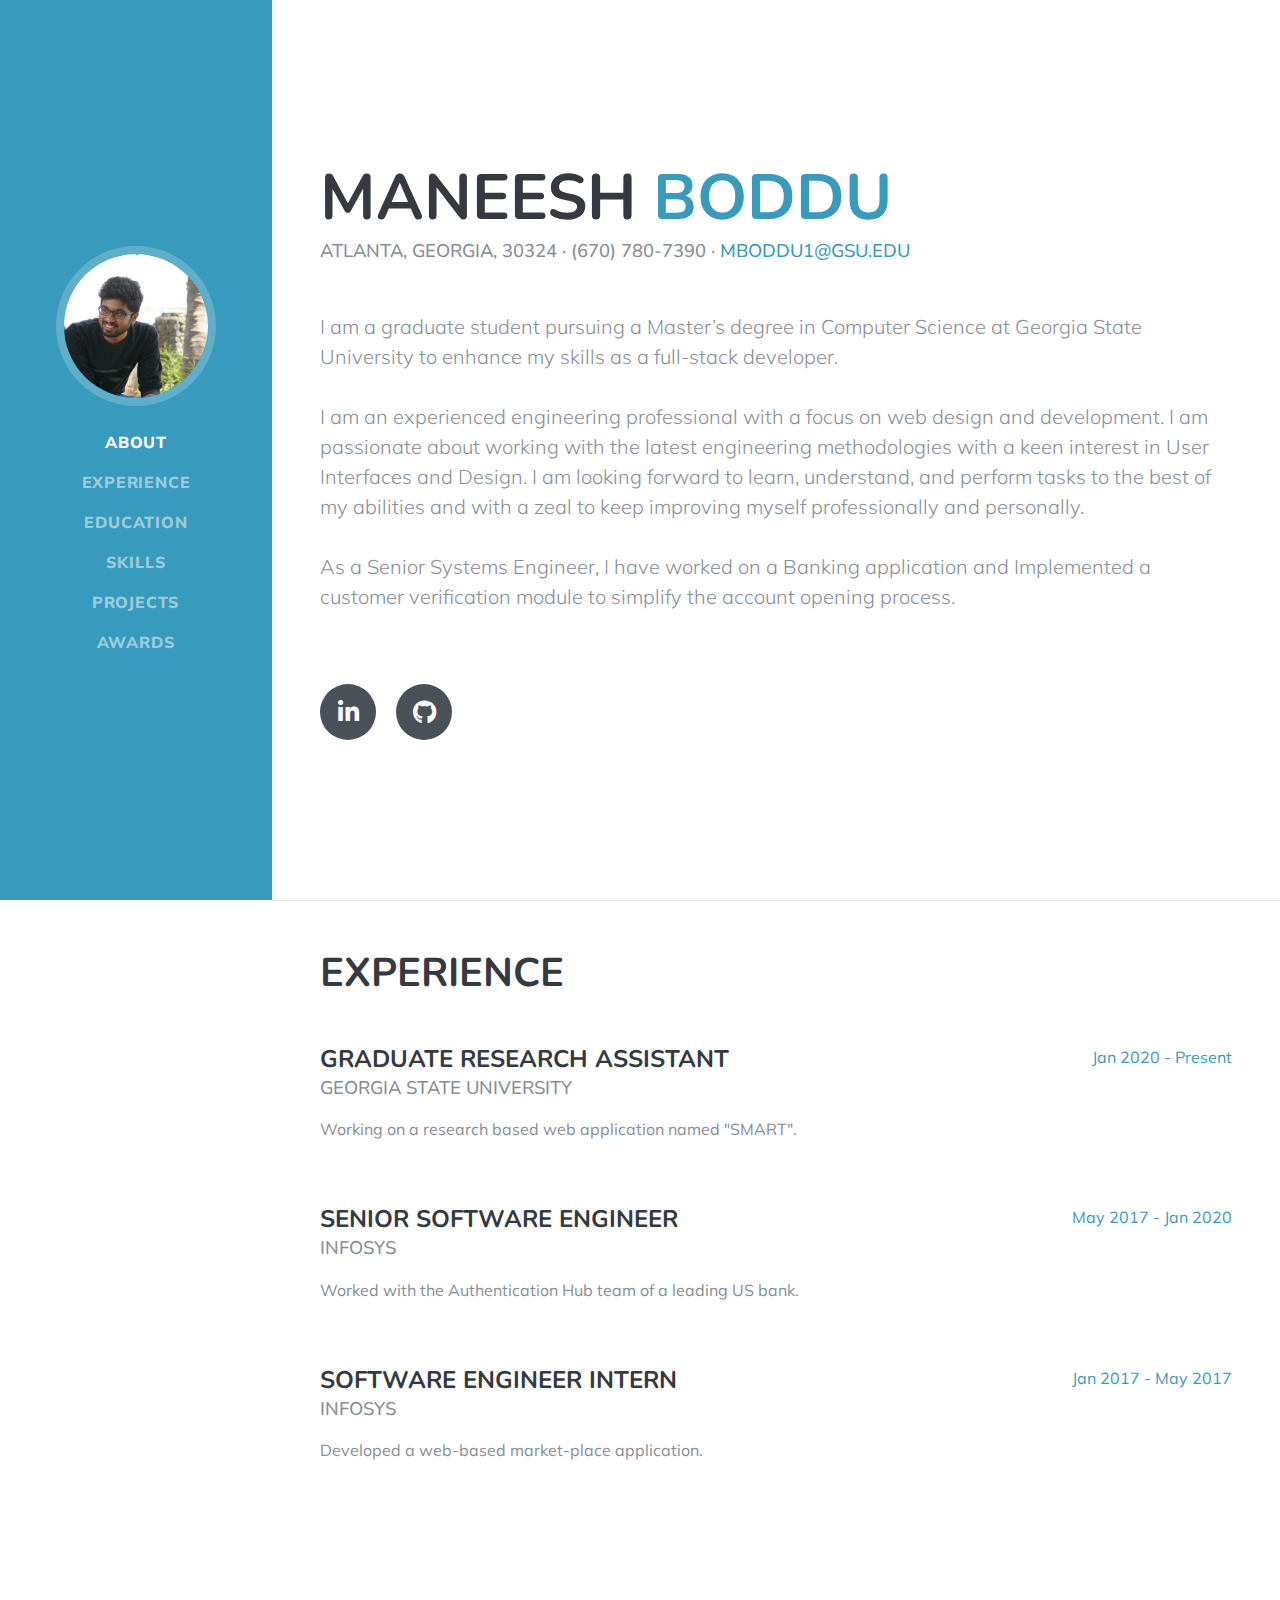
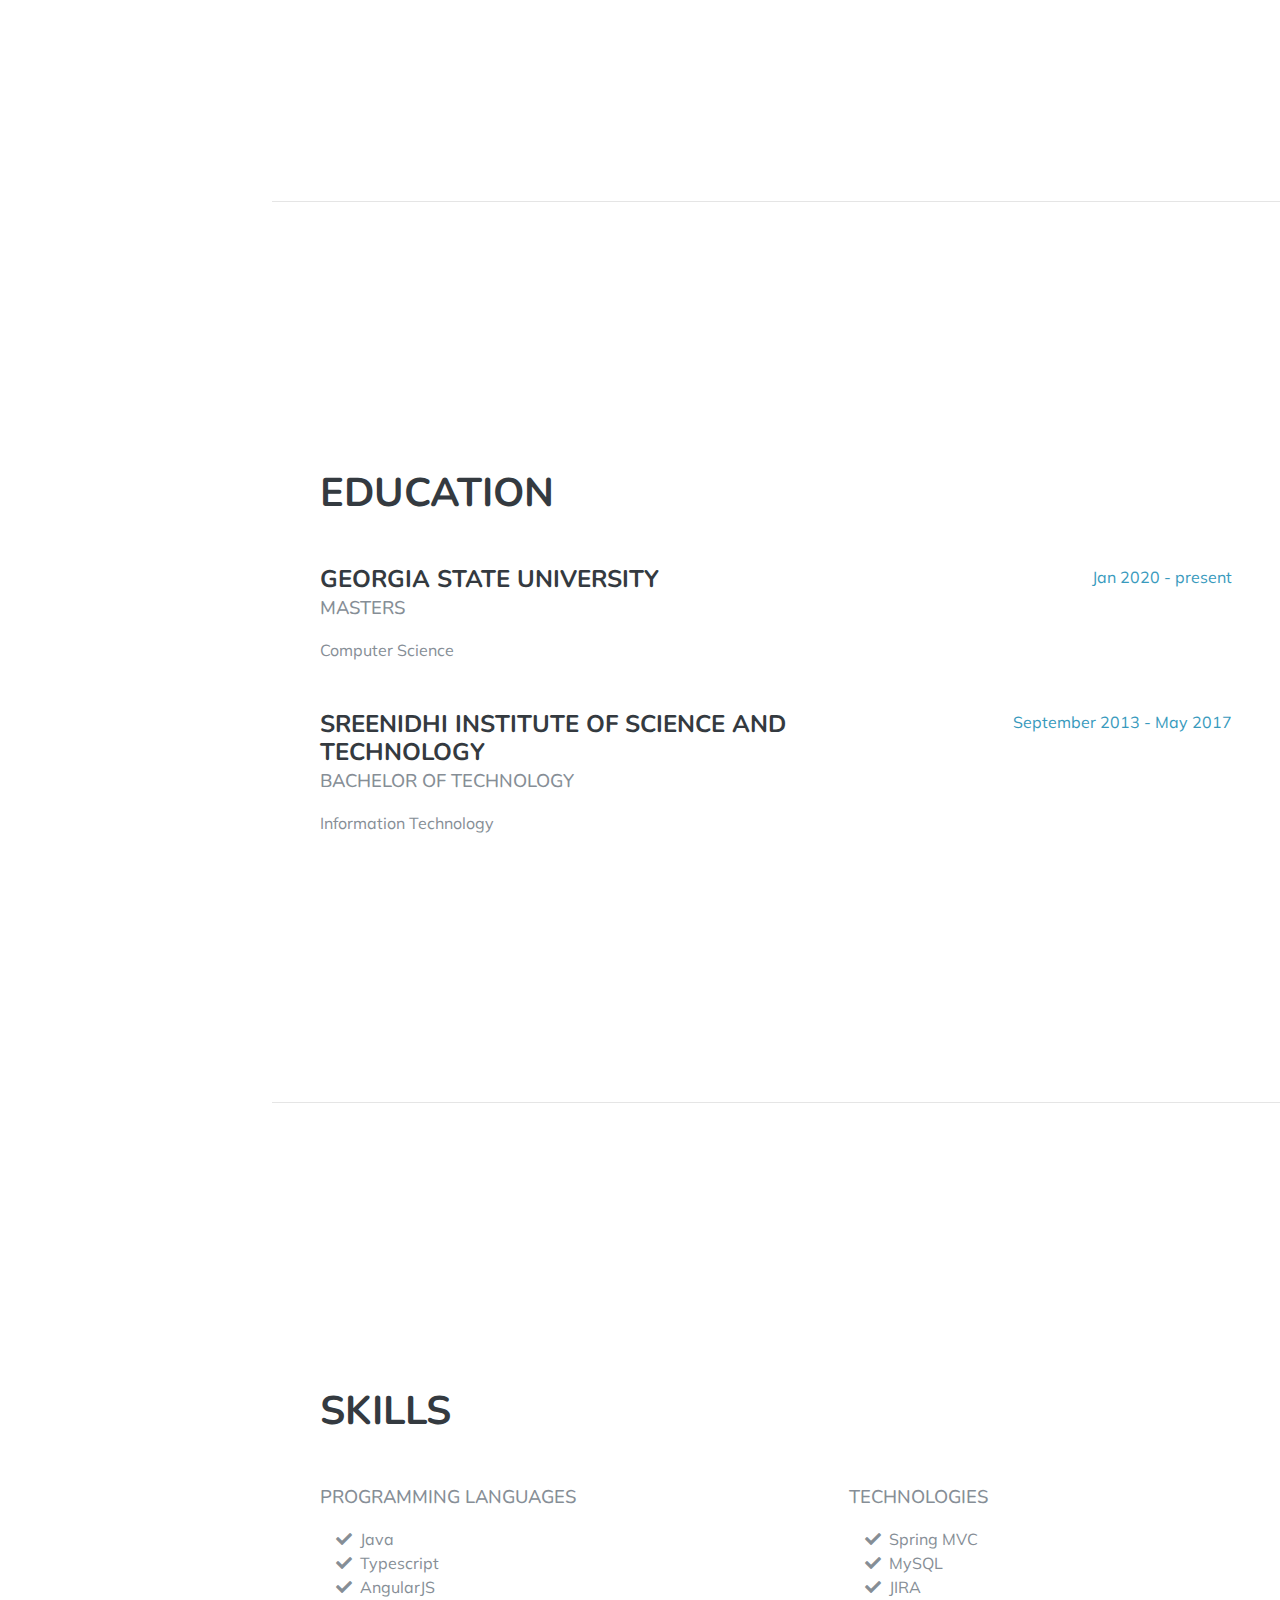
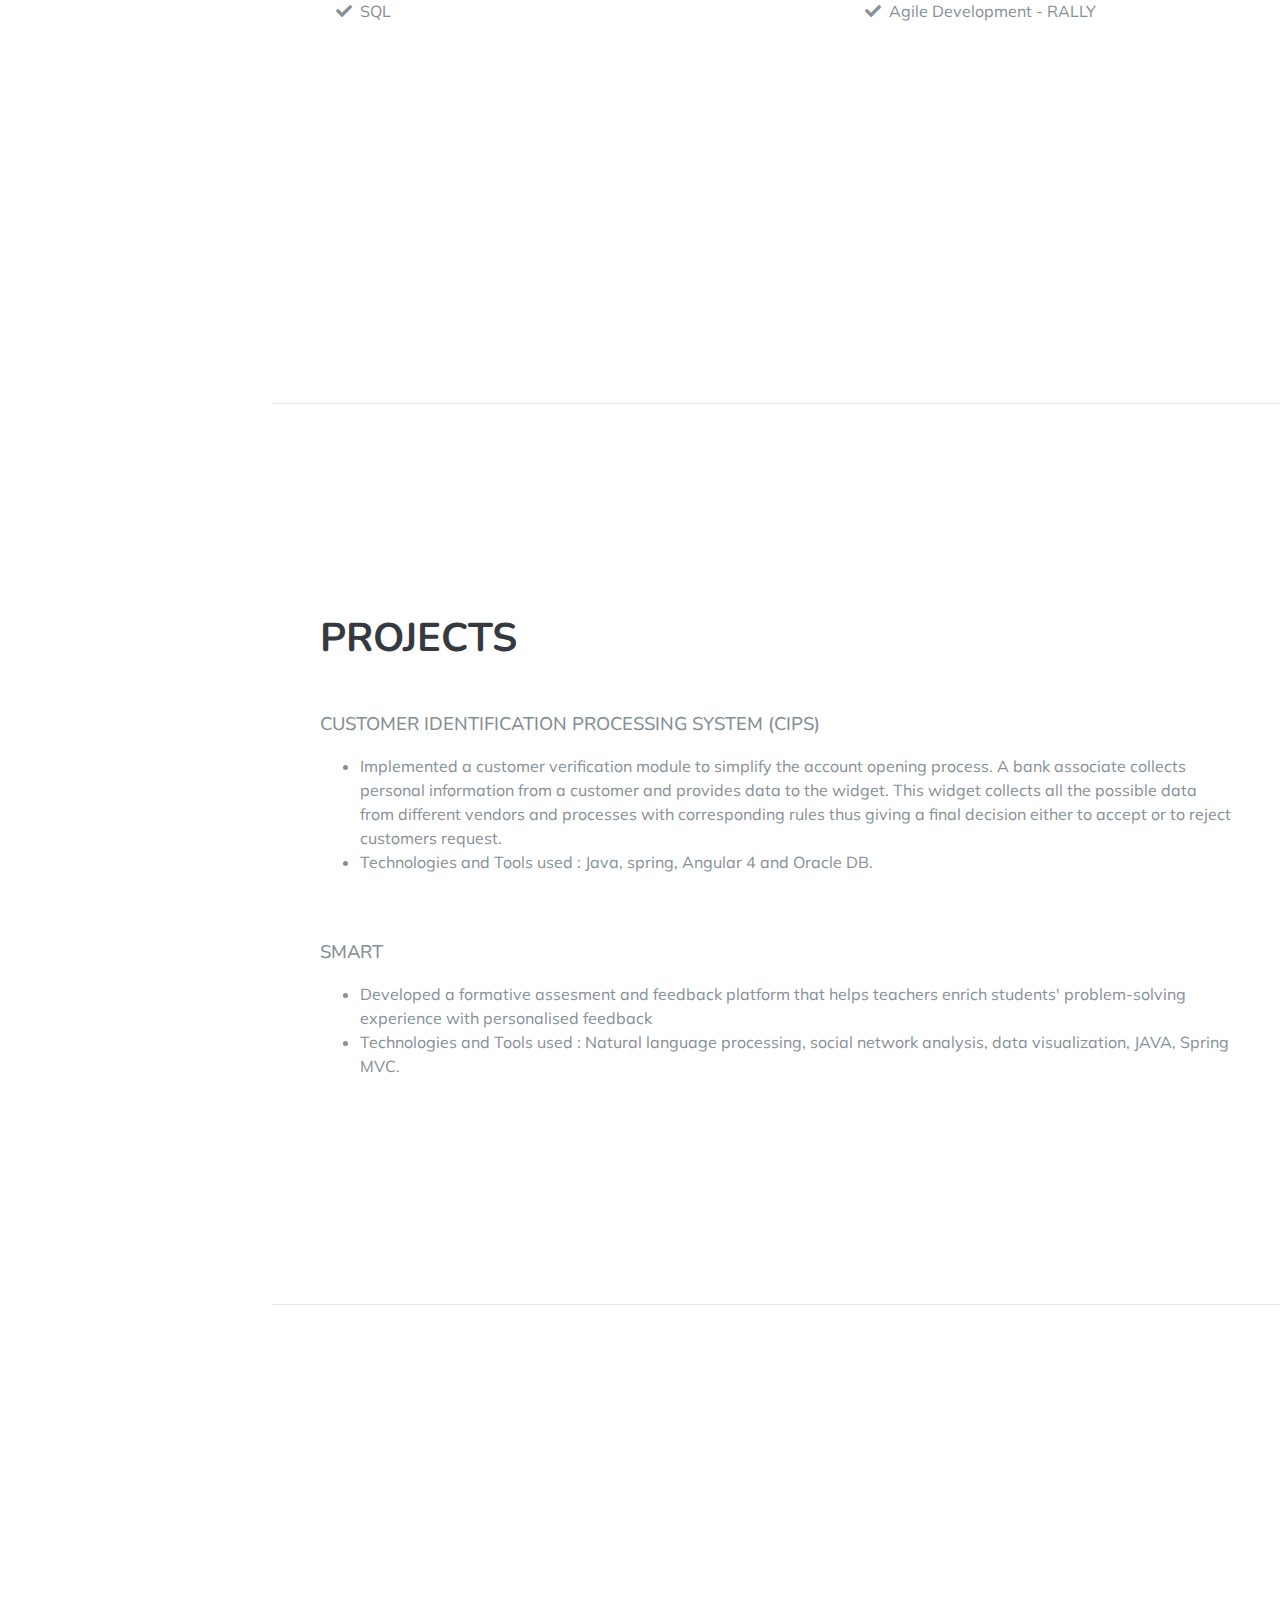
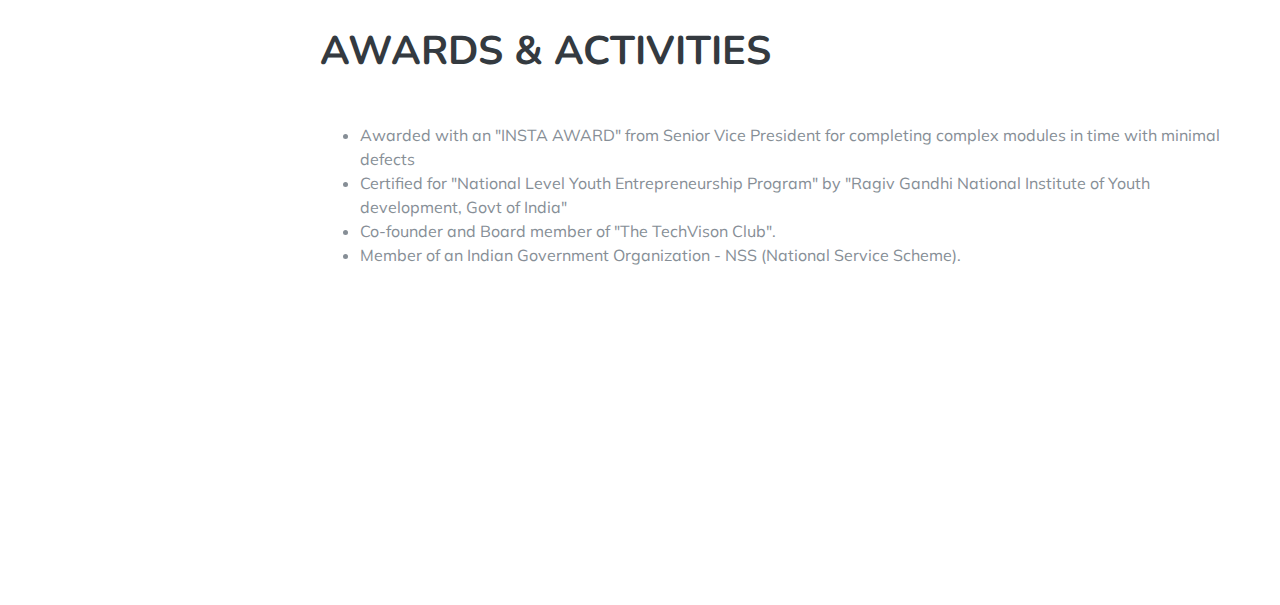
==== commit 3b4ccf27: "Updated portfolio" ====
--- a/index.html
+++ b/index.html
@@ -193,7 +193,7 @@
               <i class="fa-li fa fa-check"></i>
               SQL</li>
           </ul>
-        </div>
+        </div><br><br>
 
 
           
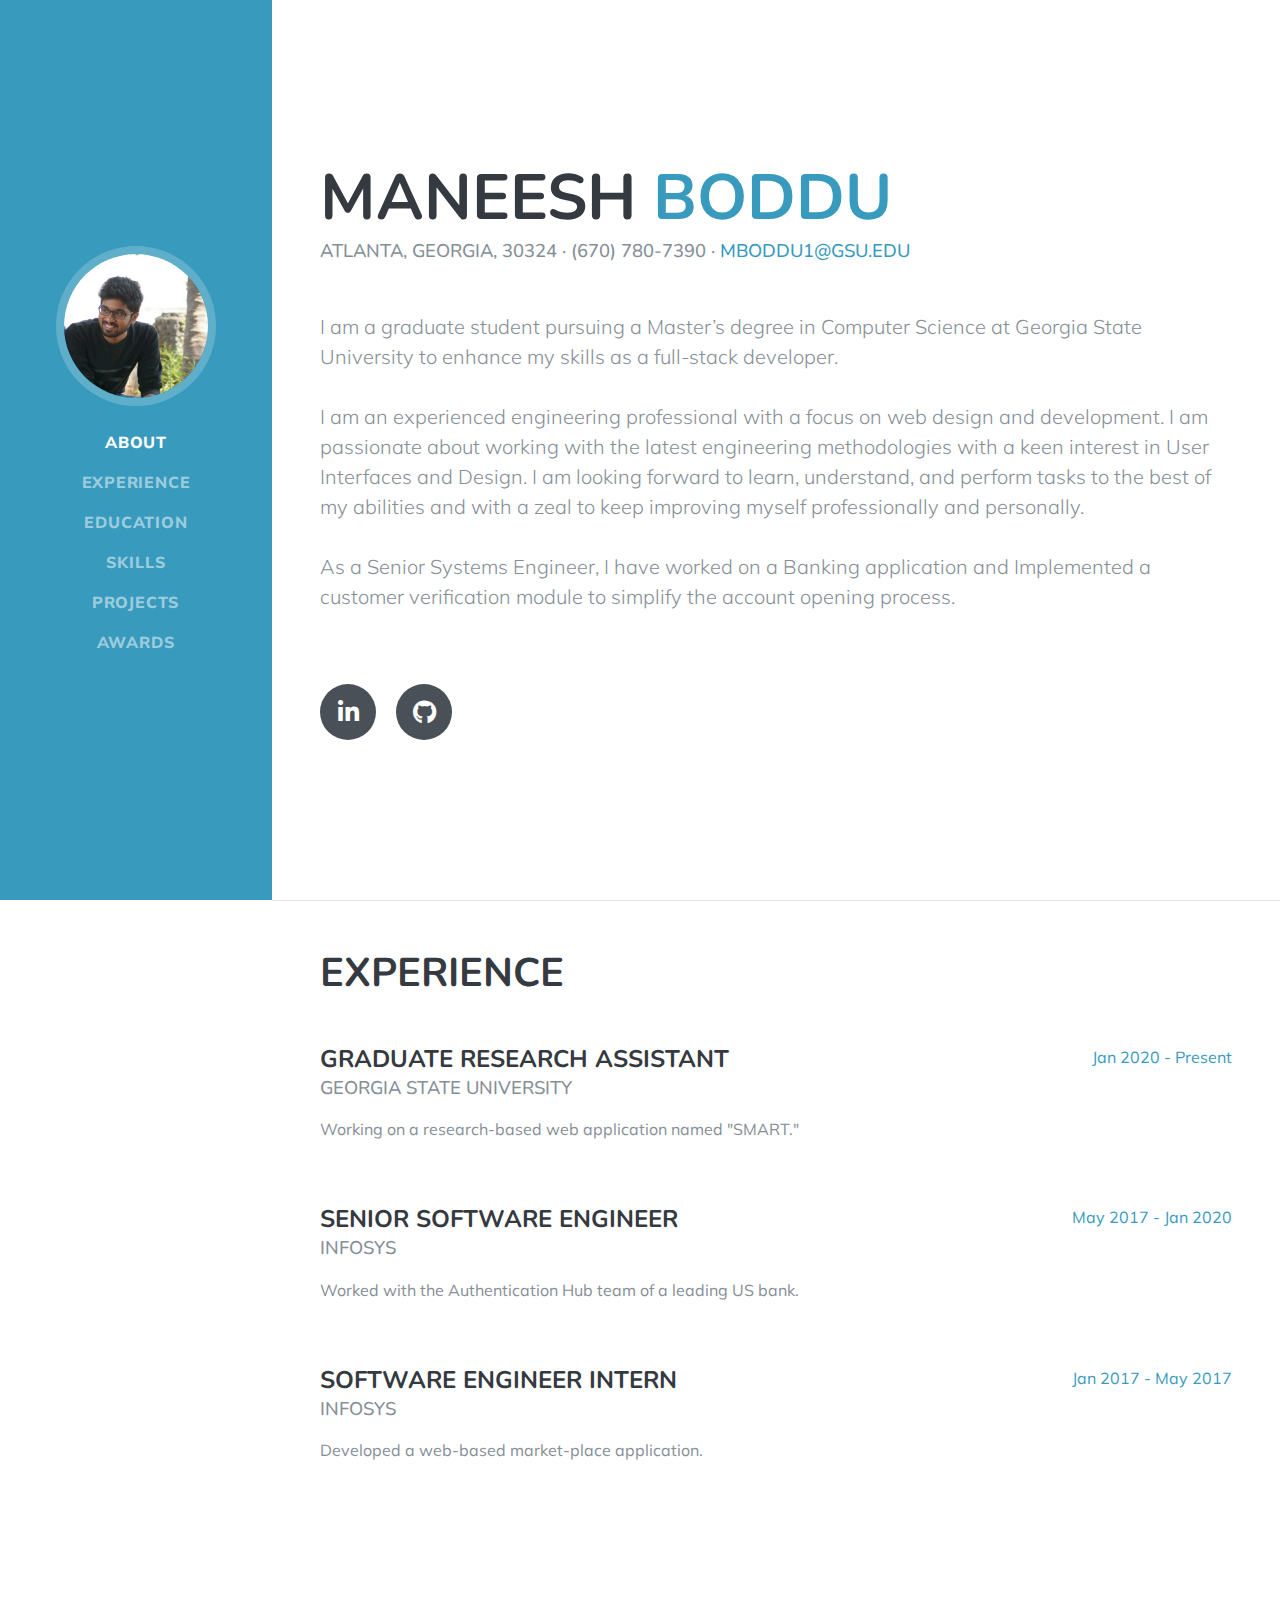
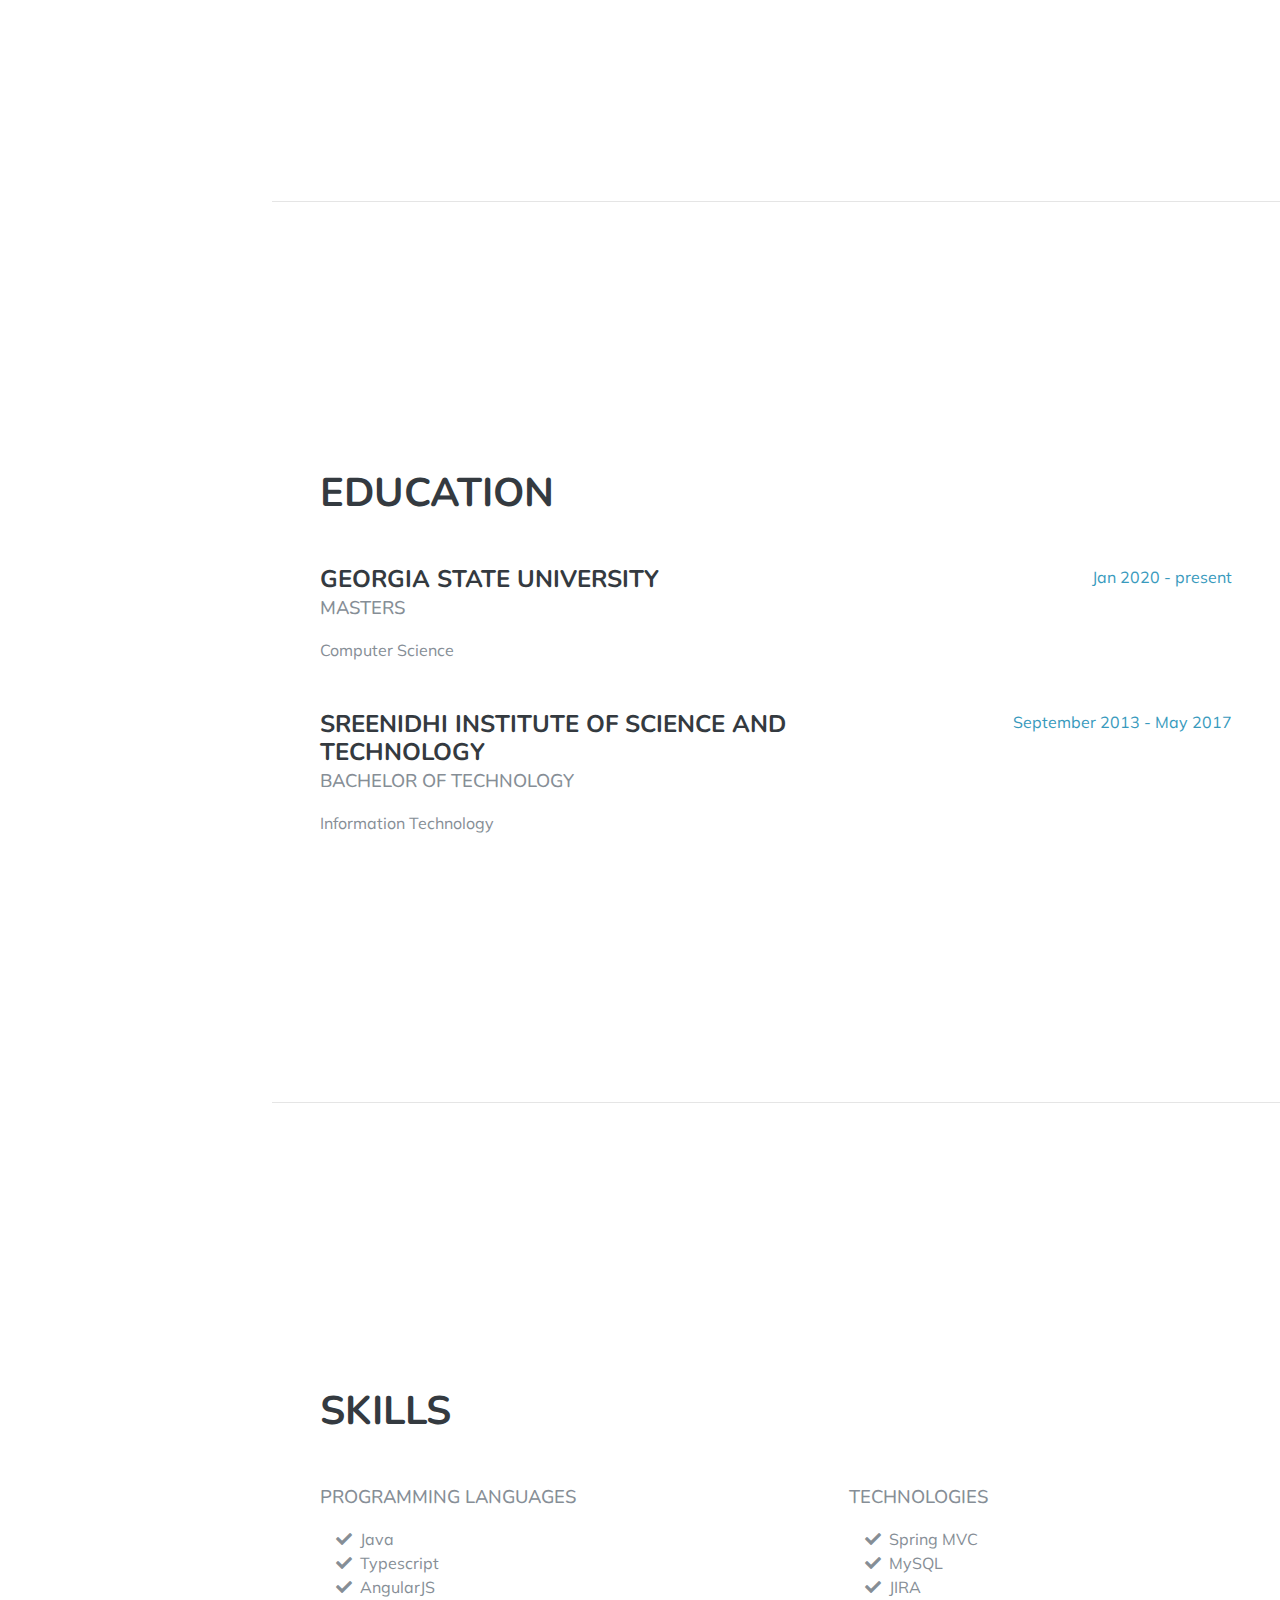
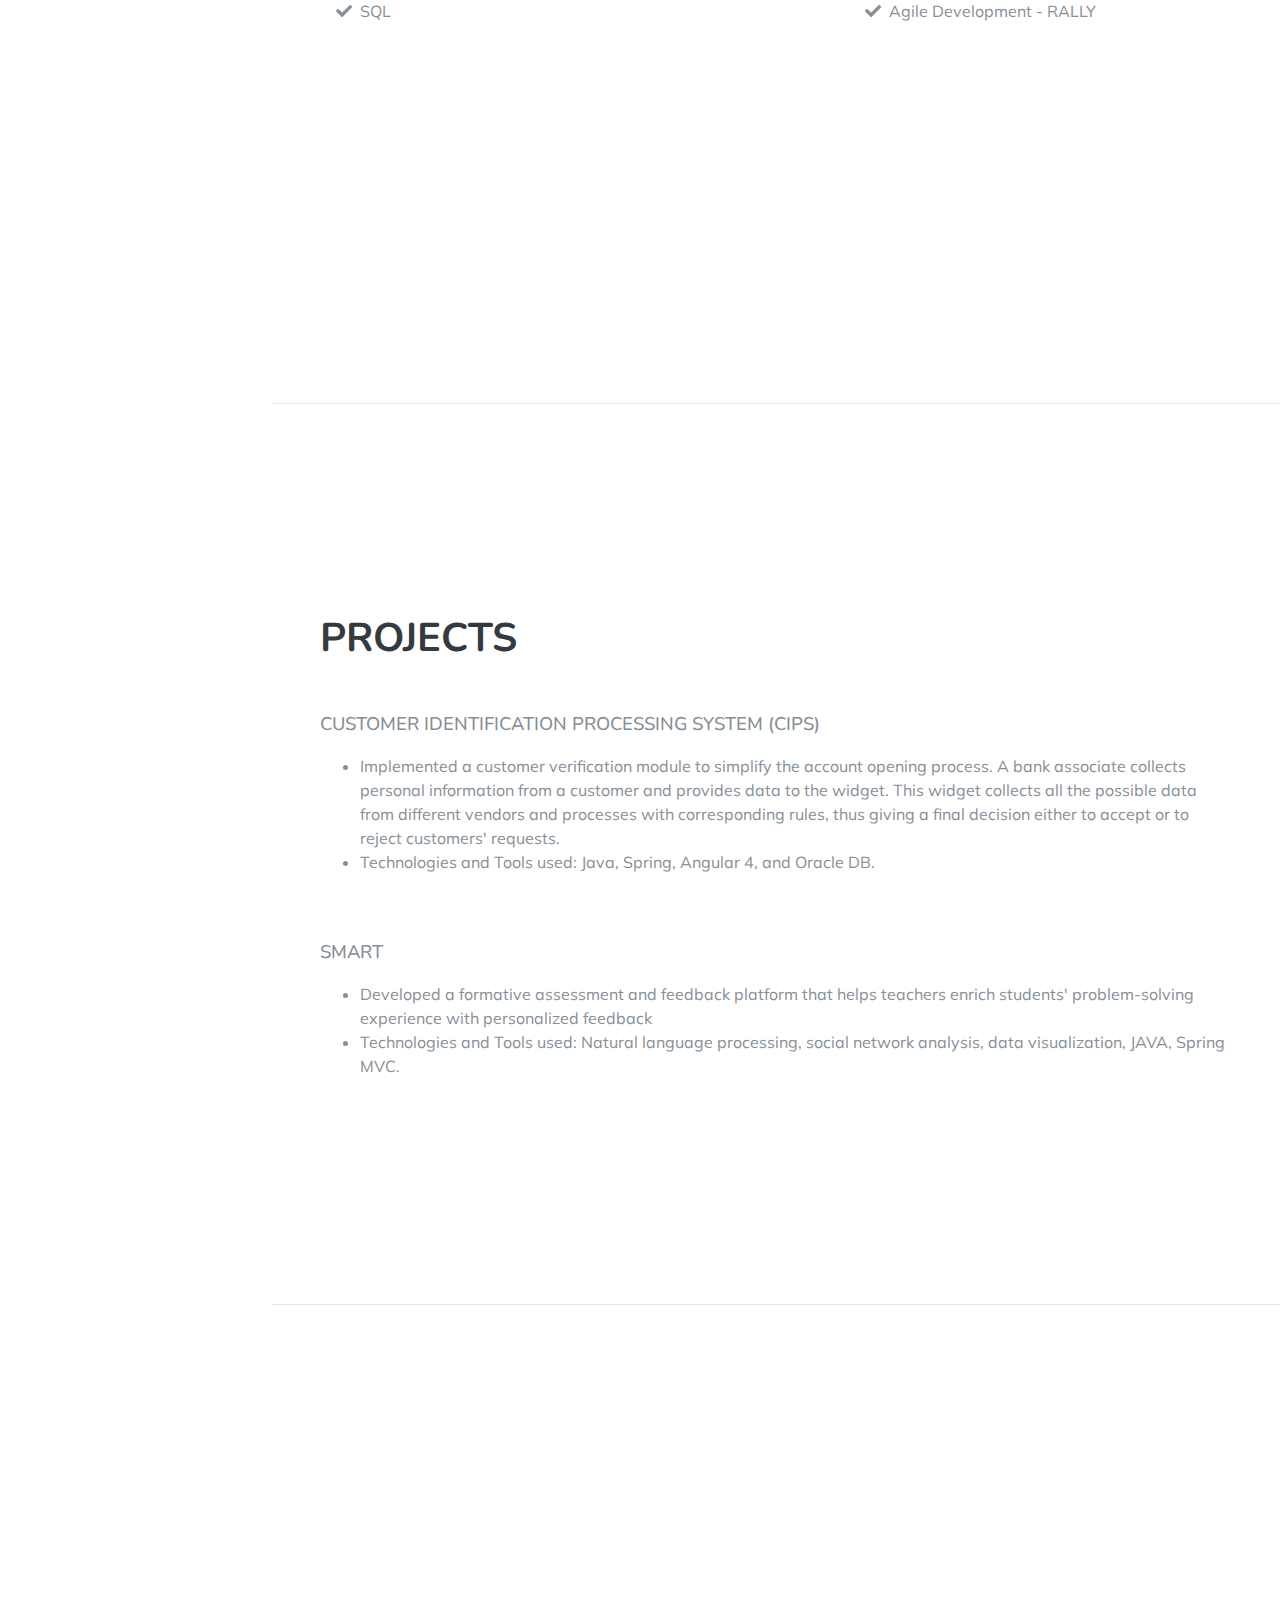
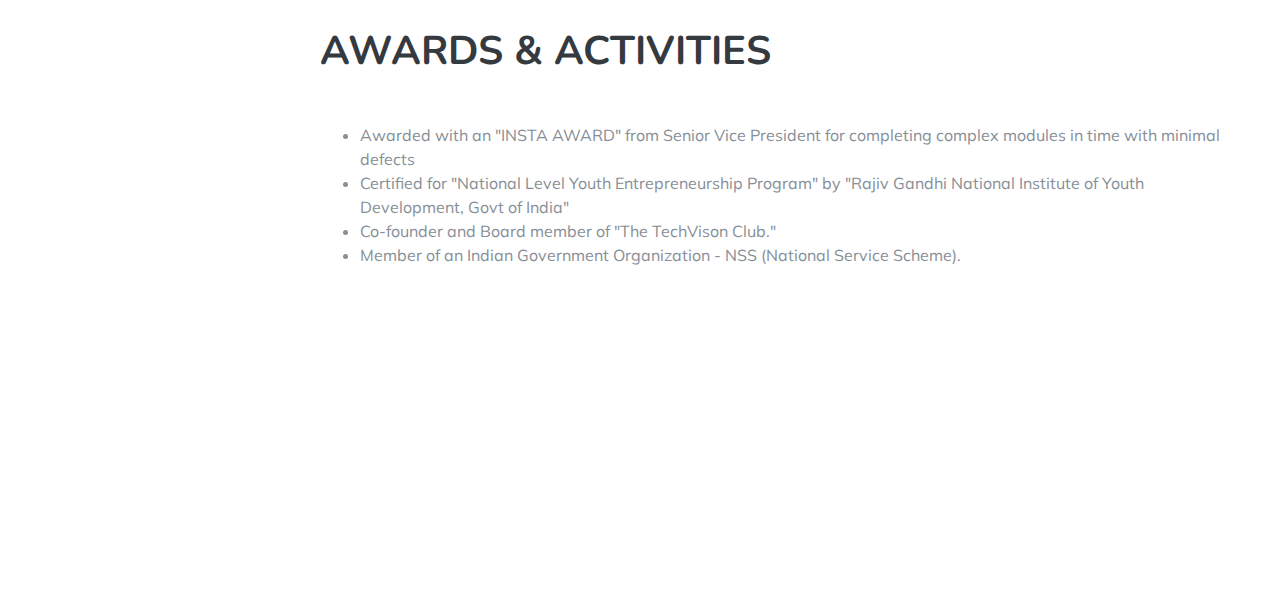
==== commit 235aea18: "updates" ====
--- a/index.html
+++ b/index.html
@@ -105,7 +105,7 @@
             <div class="resume-content">
               <h3 class="mb-0">Graduate Research Assistant</h3>
               <div class="subheading mb-3">Georgia State University</div>
-              <p>Working on a research based web application named "SMART".</p>
+              <p>Working on a research-based web application named "SMART."</p>
             </div>
             <div class="resume-date text-md-right">
               <span class="text-primary">Jan 2020 - Present</span>
@@ -248,14 +248,14 @@
          
             <div class="resume-content">
               <div class="subheading mb-3">Customer Identification Processing System (CIPS) </div>
-              <div><ul><li>Implemented a customer verification module to simplify the account opening process. A bank associate collects personal information from a customer and provides data to the widget. This widget collects all the possible data from different vendors and processes with corresponding rules thus giving a final decision either to accept or to reject customers request.</li>
-              <li> Technologies and Tools used : Java, spring, Angular 4 and Oracle DB. </li></ul></div> 
+              <div><ul><li>Implemented a customer verification module to simplify the account opening process. A bank associate collects personal information from a customer and provides data to the widget. This widget collects all the possible data from different vendors and processes with corresponding rules, thus giving a final decision either to accept or to reject customers' requests.</li>
+              <li> Technologies and Tools used: Java, Spring, Angular 4, and Oracle DB. </li></ul></div> 
             </div>
             <br><br>
             <div class="resume-content">
               <div class="subheading mb-3">SMART</div>
-              <div><ul><li>Developed a formative assesment and feedback platform that helps teachers enrich students' problem-solving experience with personalised feedback</li>
-              <li> Technologies and Tools used : Natural language processing, social network analysis, data visualization, JAVA, Spring MVC. </li></ul></div> 
+              <div><ul><li>Developed a formative assessment and feedback platform that helps teachers enrich students' problem-solving experience with personalized feedback</li>
+              <li> Technologies and Tools used: Natural language processing, social network analysis, data visualization, JAVA, Spring MVC. </li></ul></div> 
             </div>  
 
 
@@ -269,8 +269,8 @@
           <h2 class="mb-5">Awards &amp; Activities</h2>
           <ul>
             <li>Awarded with an "INSTA AWARD" from Senior Vice President for completing complex modules in time with minimal defects</li>
-            <li>Certified for "National Level Youth Entrepreneurship Program" by "Ragiv Gandhi National Institute of Youth development, Govt of India"</li>
-            <li>Co-founder and Board member of "The TechVison Club".</li>
+            <li>Certified for "National Level Youth Entrepreneurship Program" by "Rajiv Gandhi National Institute of Youth Development, Govt of India"</li>
+            <li>Co-founder and Board member of "The TechVison Club."</li>
             <li>Member of an Indian Government Organization - NSS (National Service Scheme).</li>
           </ul>
         </div>
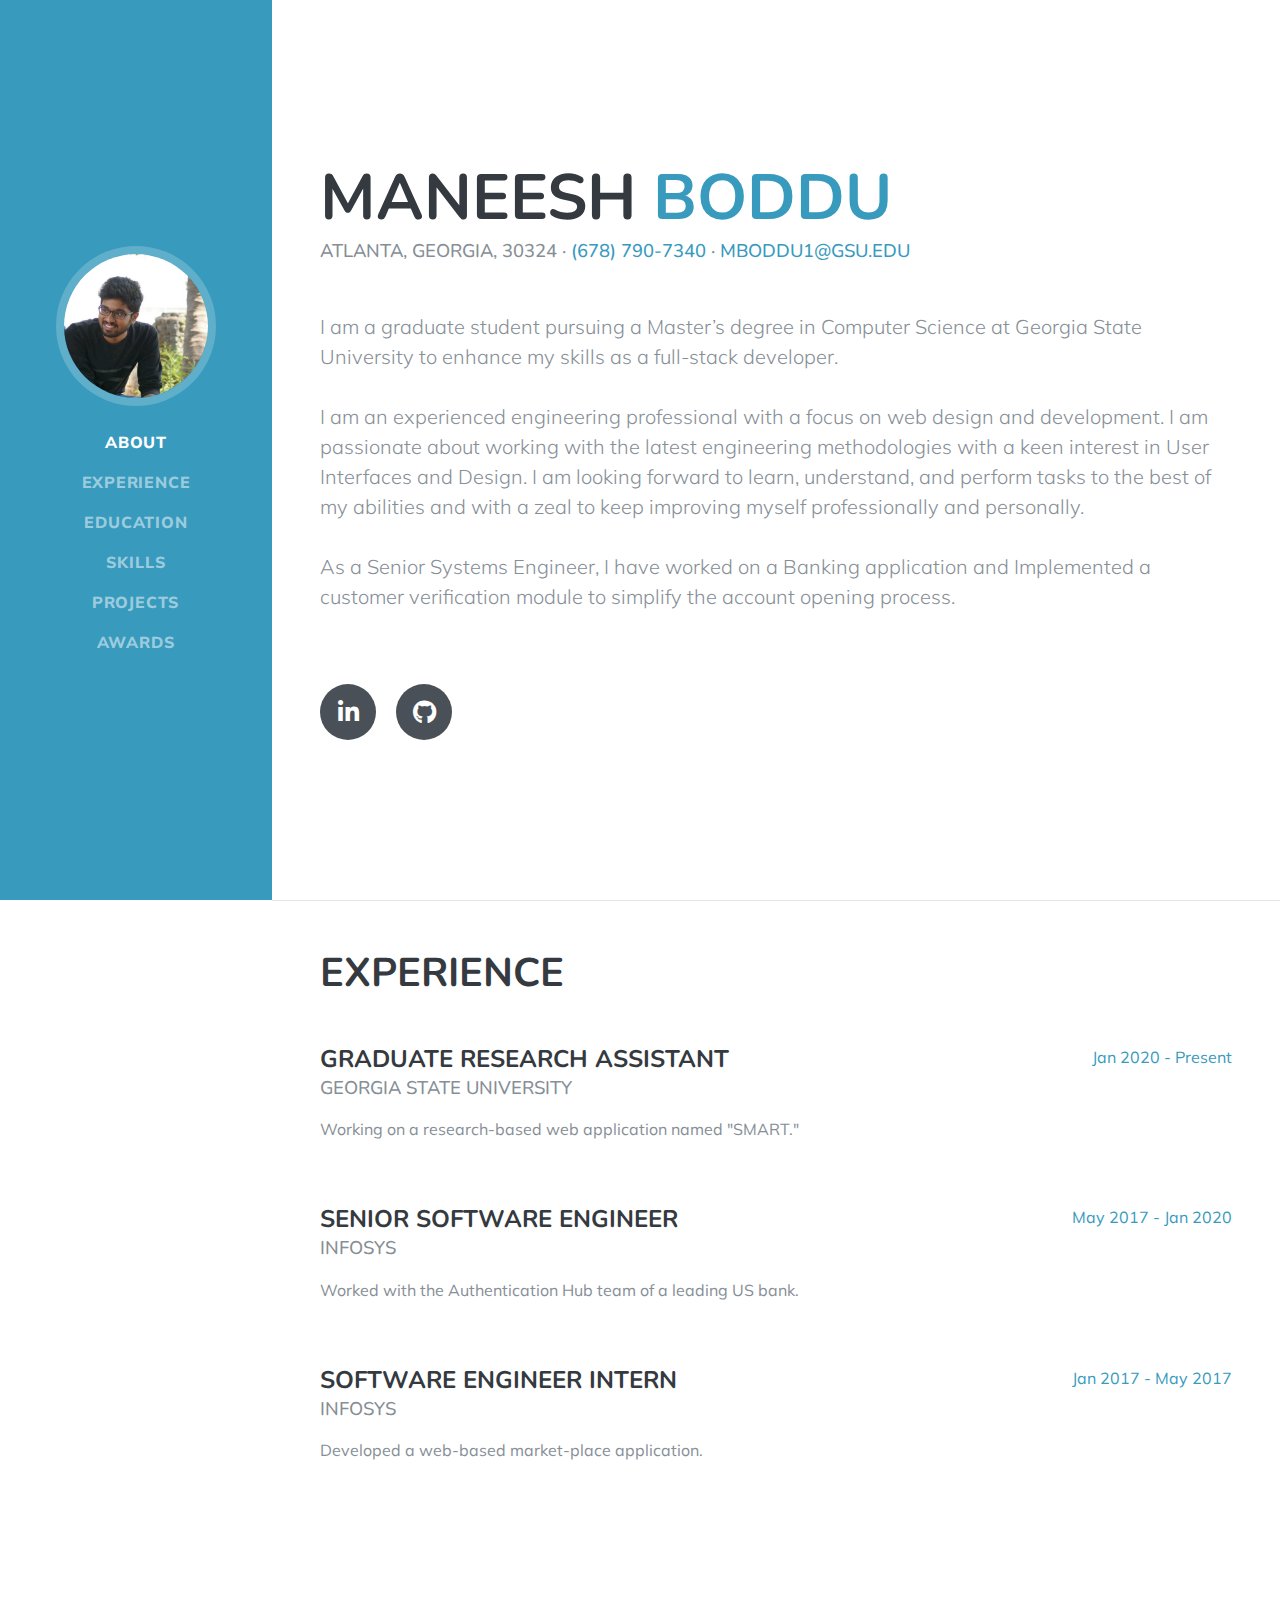
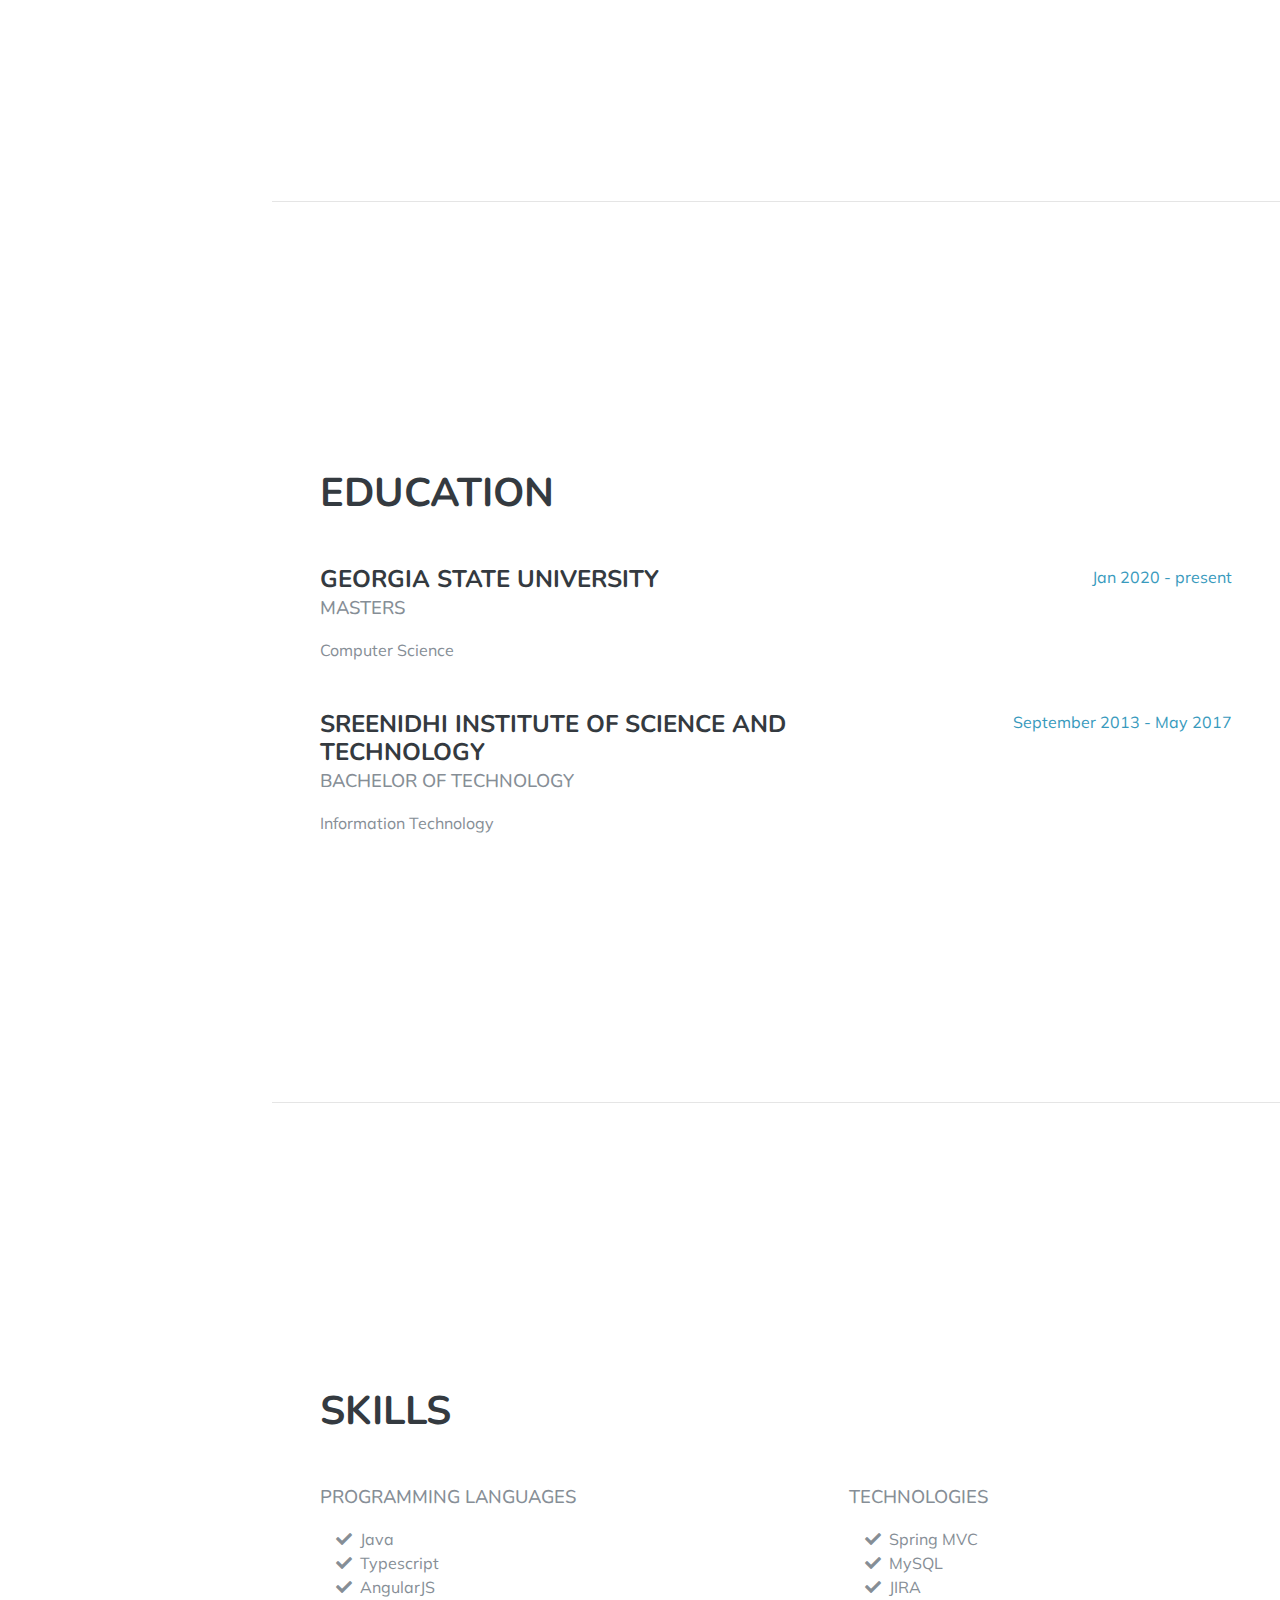
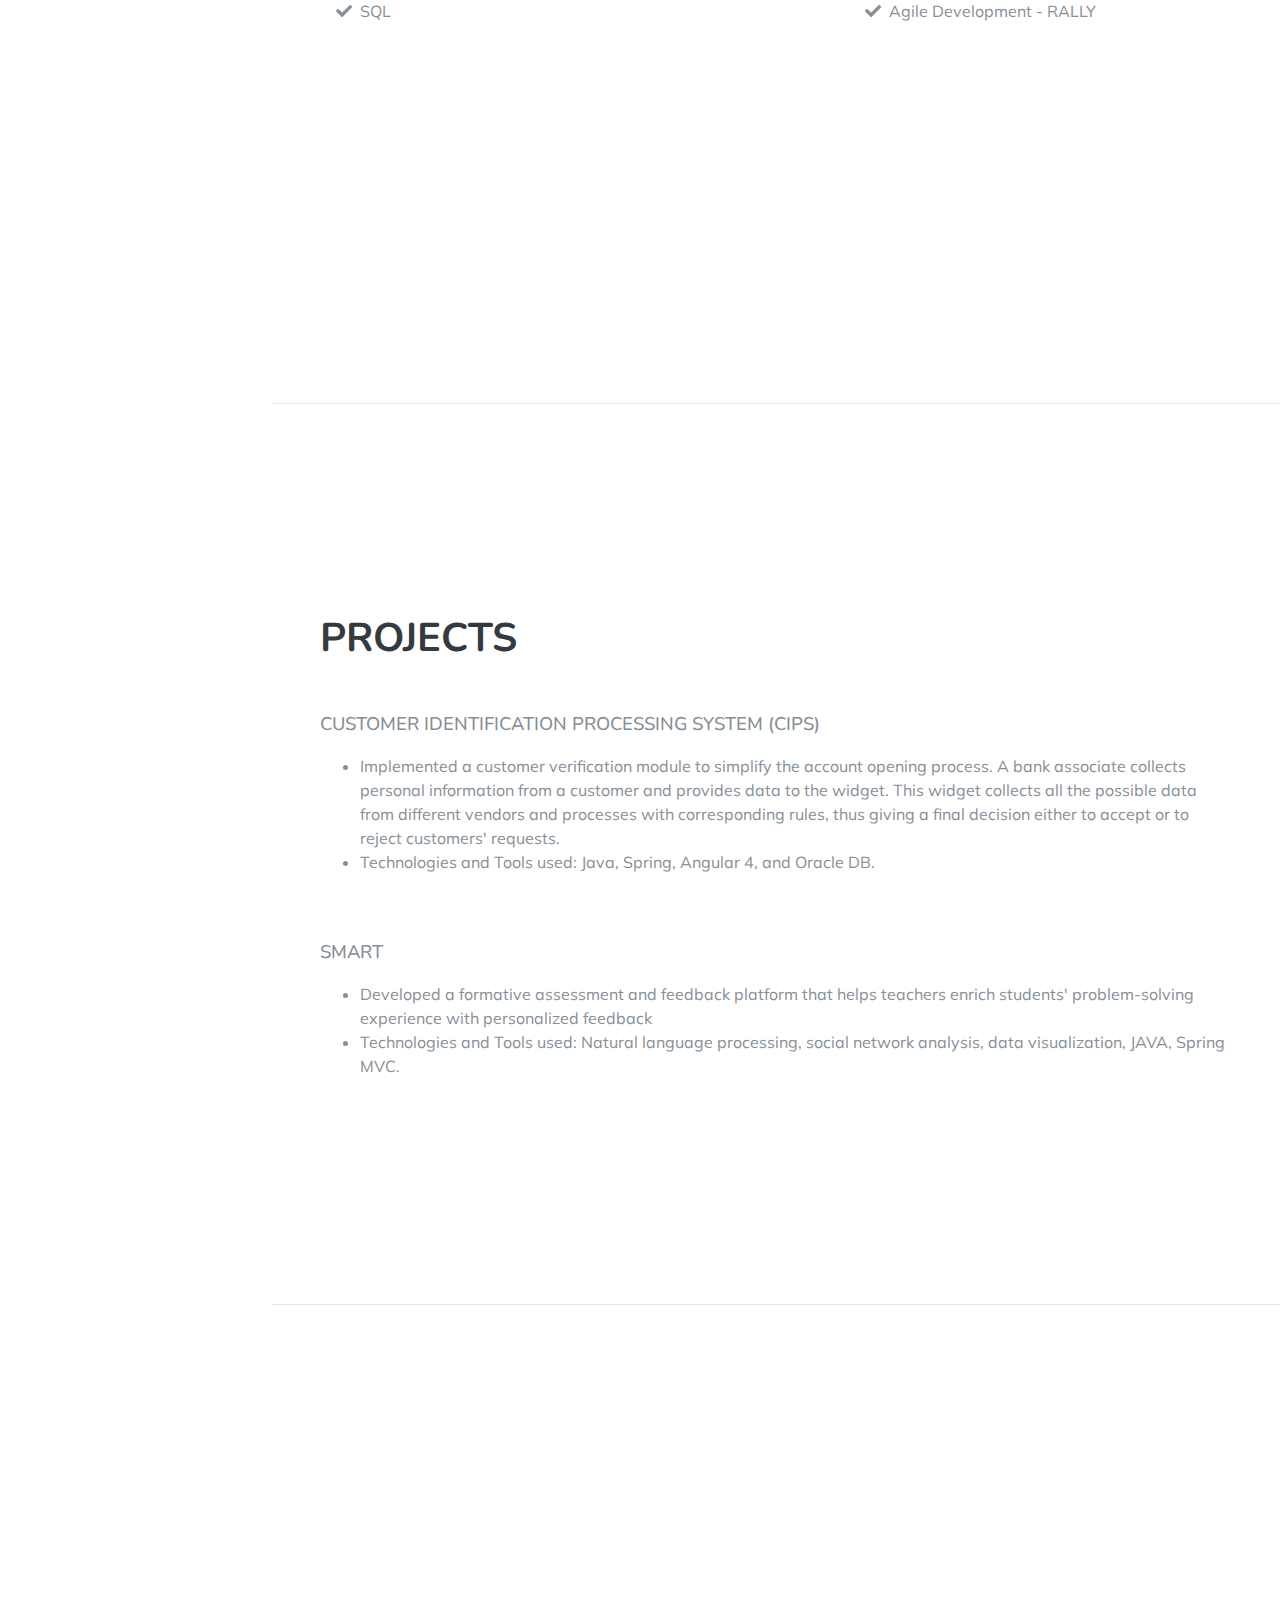
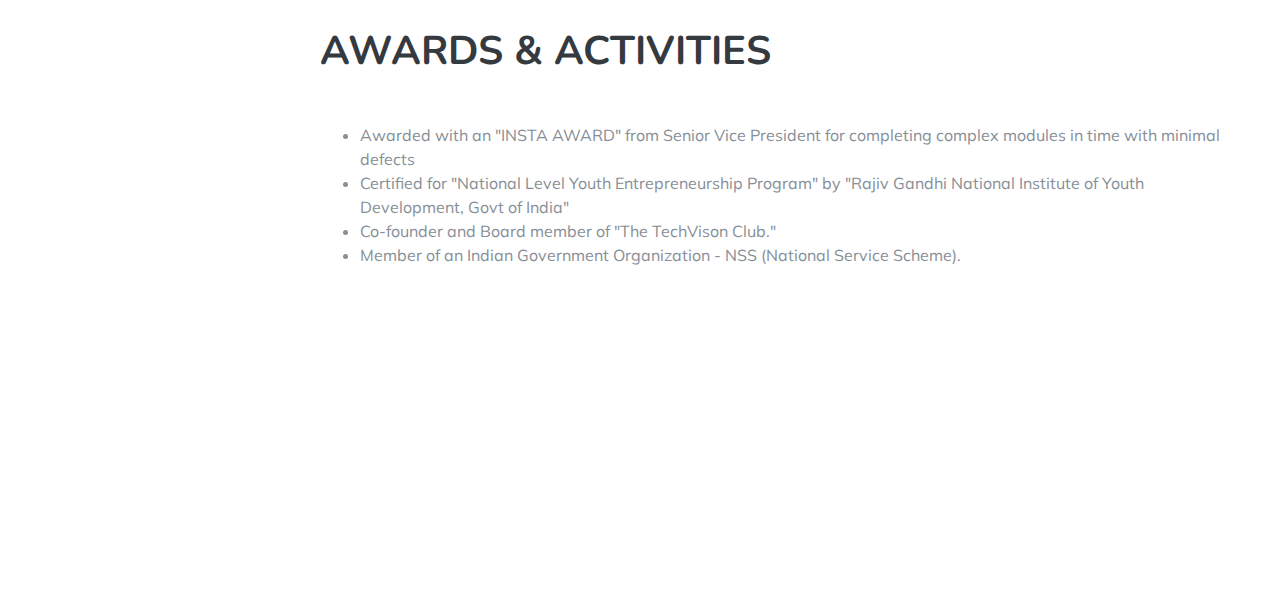
==== commit b4acbbe4: "Mobile" ====
--- a/index.html
+++ b/index.html
@@ -2,7 +2,11 @@
   <html lang="en">
 
   <head>
-
+    <link rel="apple-touch-icon" sizes="180x180" href="img/apple-touch-icon.png">
+    <link rel="icon" type="image/png" sizes="32x32" href="img/favicon-32x32.png">
+    <link rel="icon" type="image/png" sizes="16x16" href="img/favicon-16x16.png">
+    <link rel="manifest" href="img/site.webmanifest">
+    
     <meta charset="utf-8">
     <meta name="viewport" content="width=device-width, initial-scale=1, shrink-to-fit=no">
     <meta name="description" content="">
@@ -65,8 +69,8 @@
           <h1 class="mb-0">Maneesh
             <span class="text-primary">Boddu</span>
           </h1>
-          <div class="subheading mb-5">Atlanta, Georgia, 30324 · (670) 780-7390 · 
-            <a href="mailto:name@email.com">mboddu1@gsu.edu</a>
+          <div class="subheading mb-5">Atlanta, Georgia, 30324 · <a href="tel:+16787907340">(678) 790-7340</a> · 
+            <a href="mailto:mboddu1@gsu.edu">mboddu1@gsu.edu</a>
           </div>
           <div class="lead mb-5">
           I am a graduate student pursuing a Master’s degree in Computer Science at Georgia State University to enhance my skills as a full-stack developer.<br><br>
